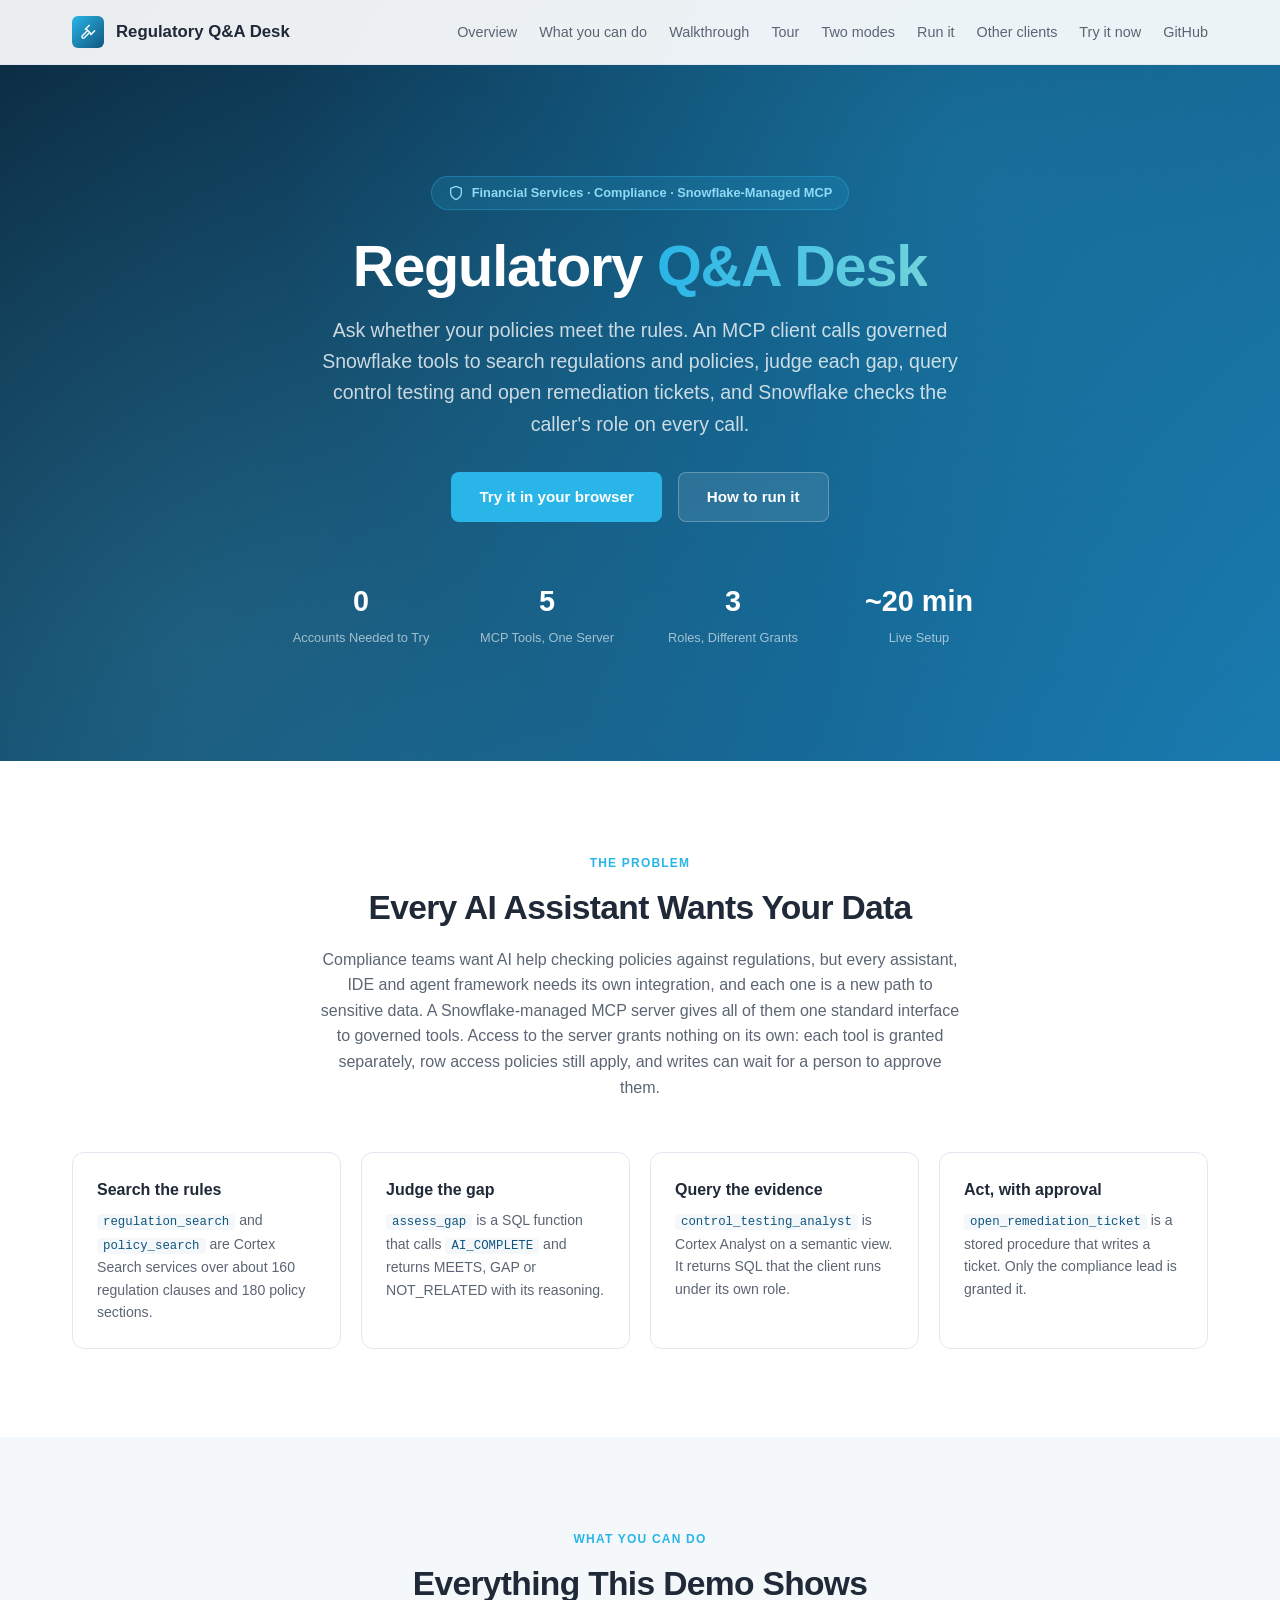
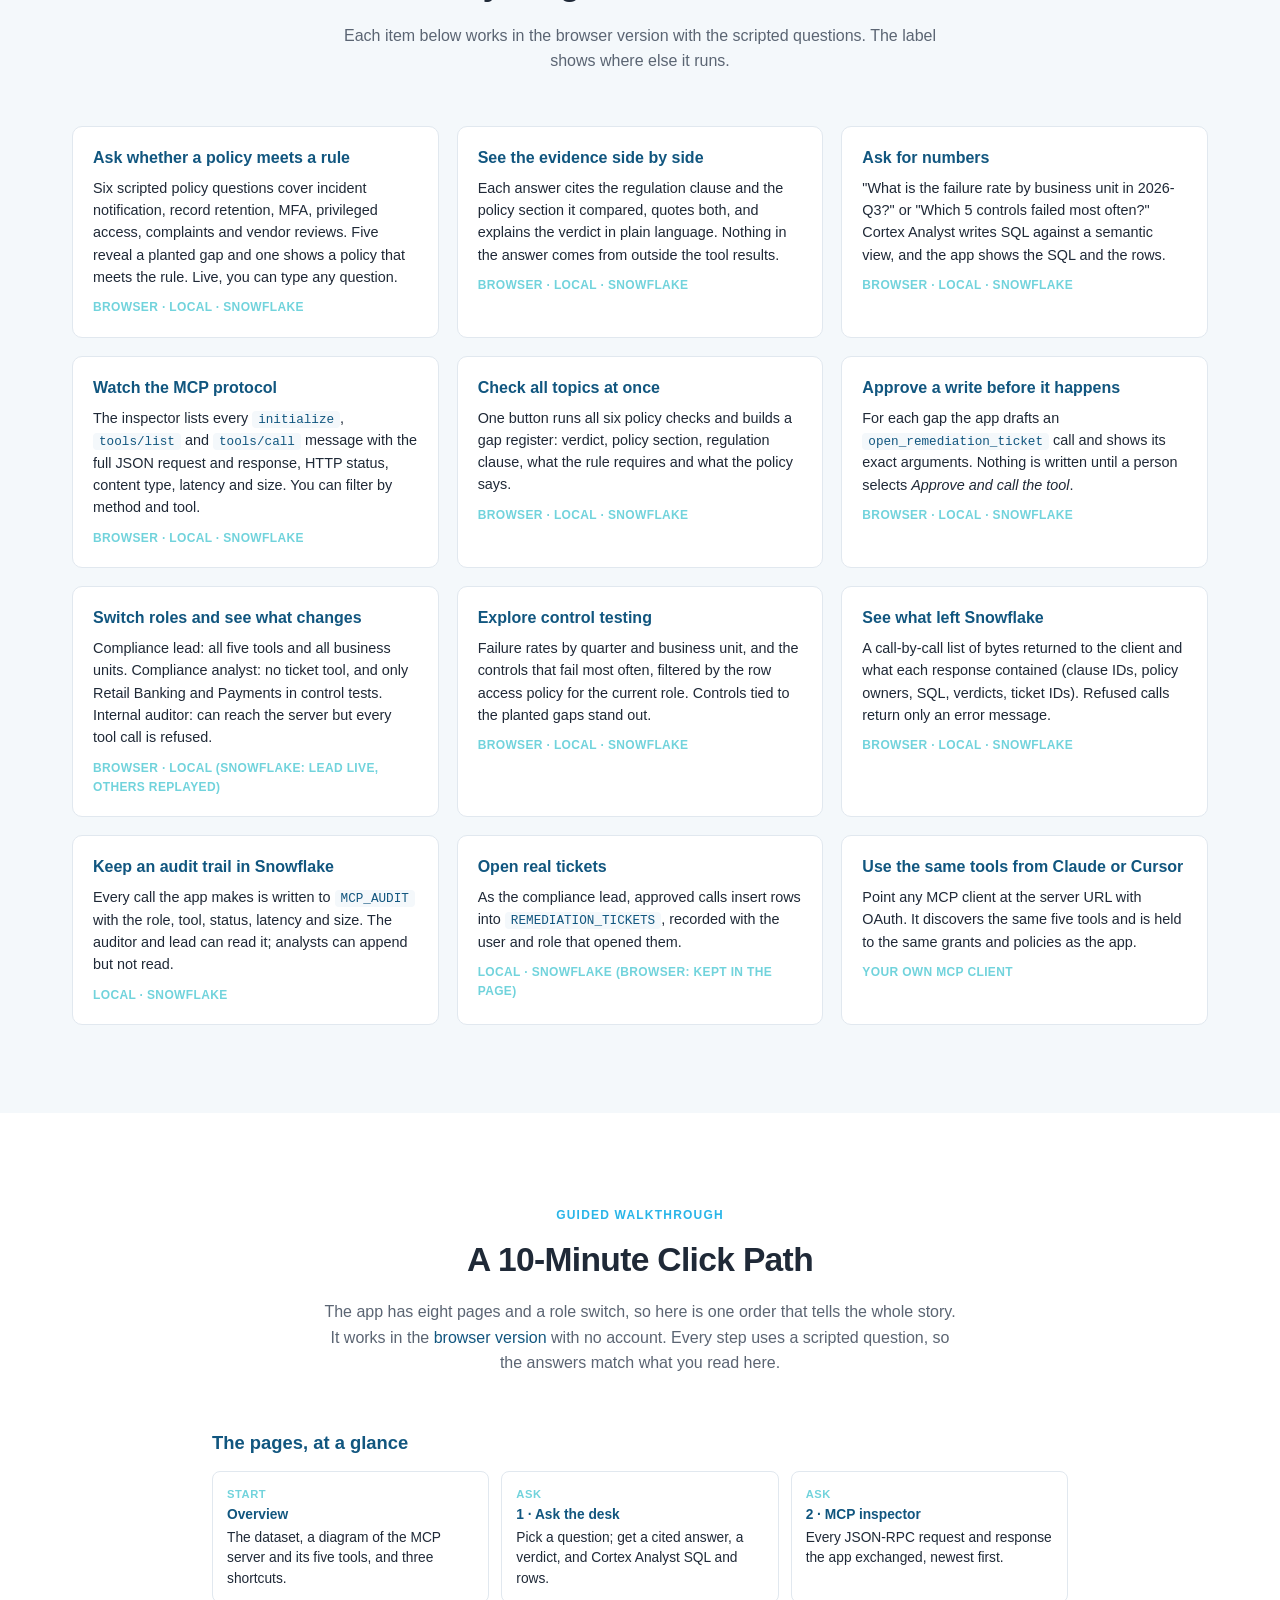
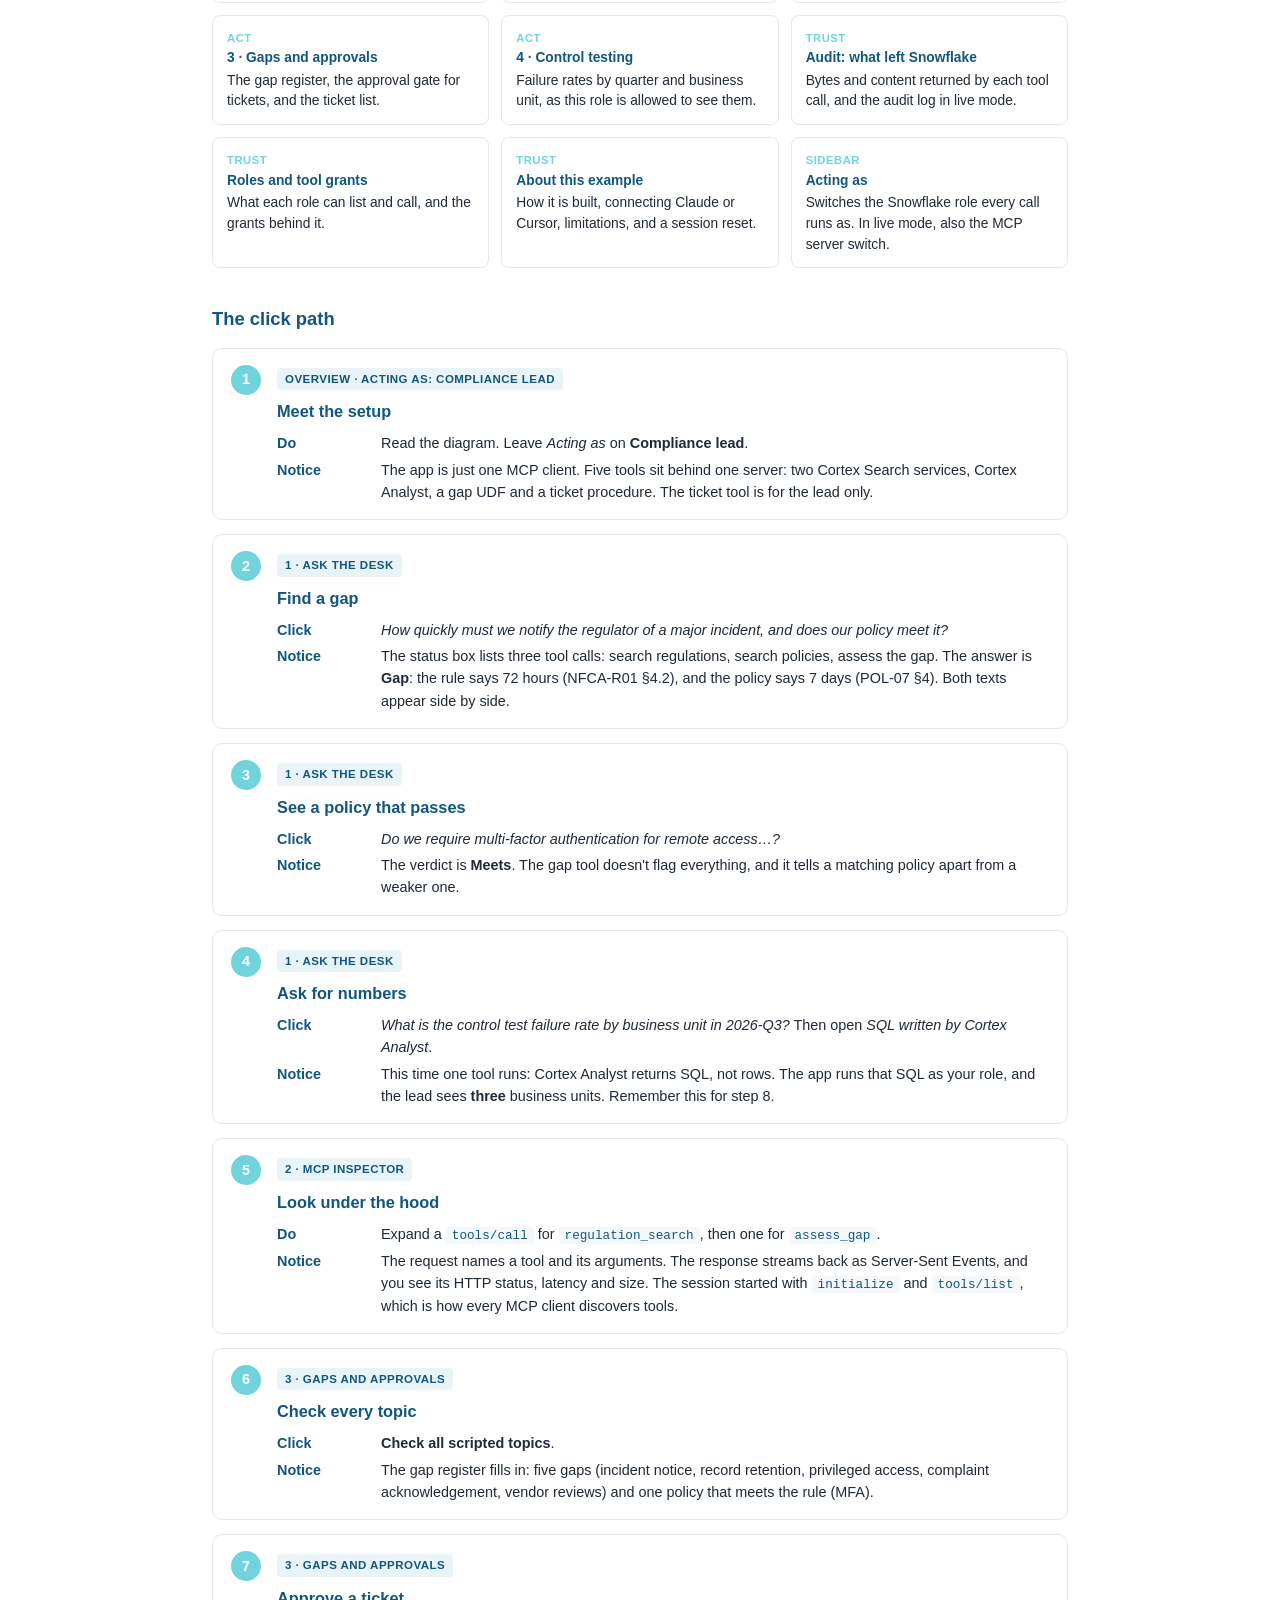
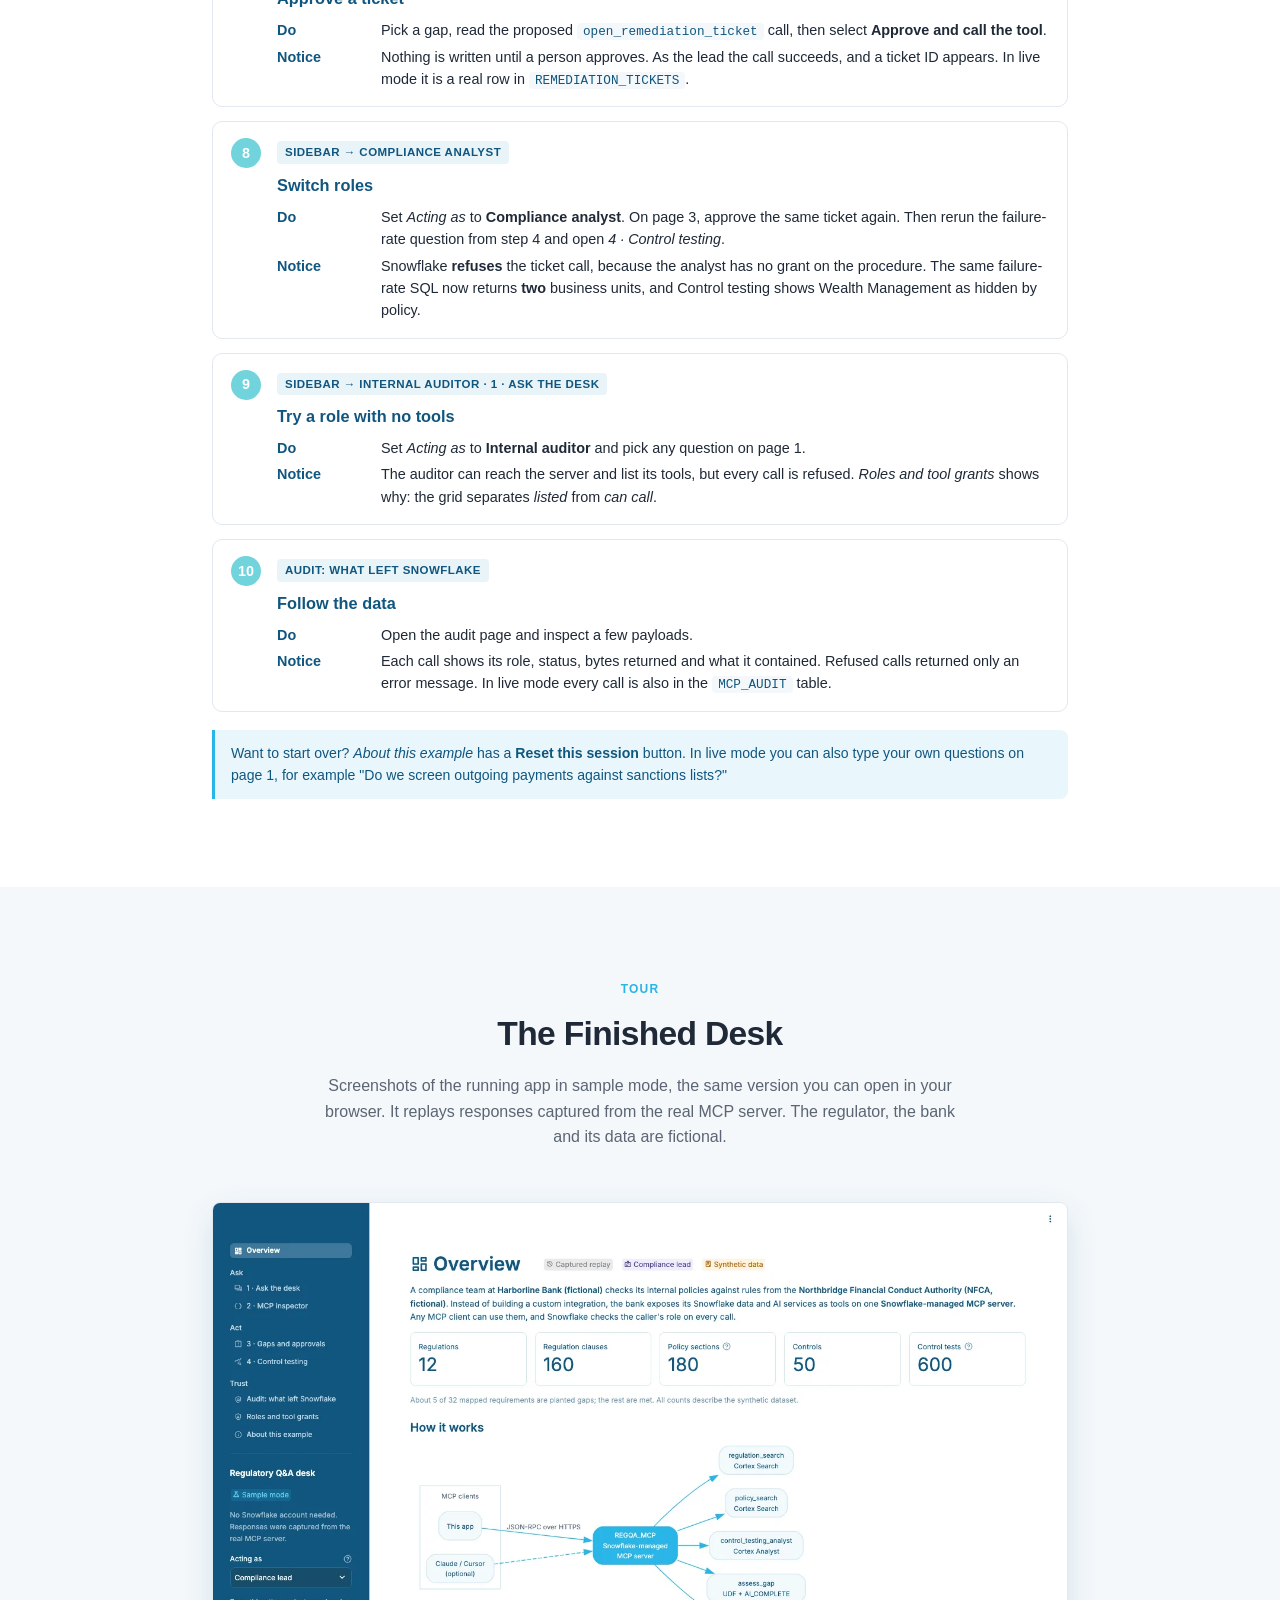
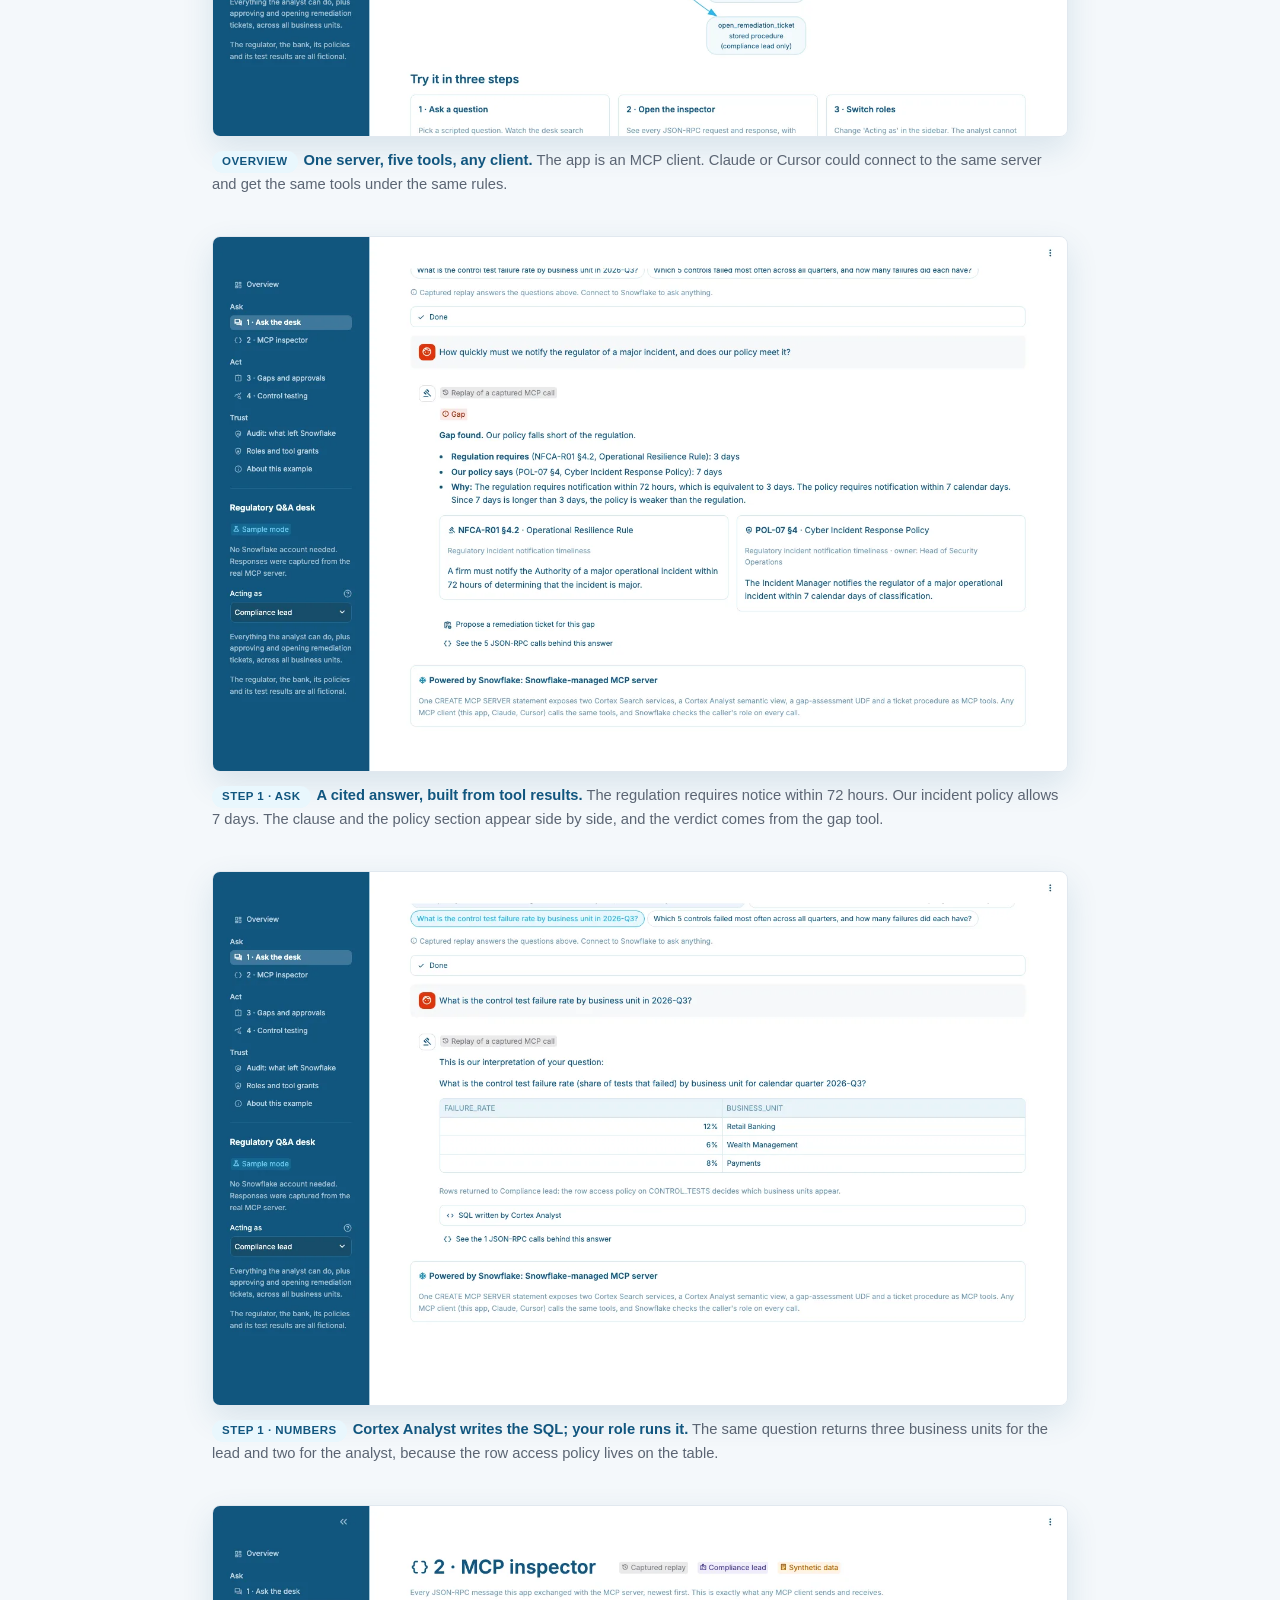
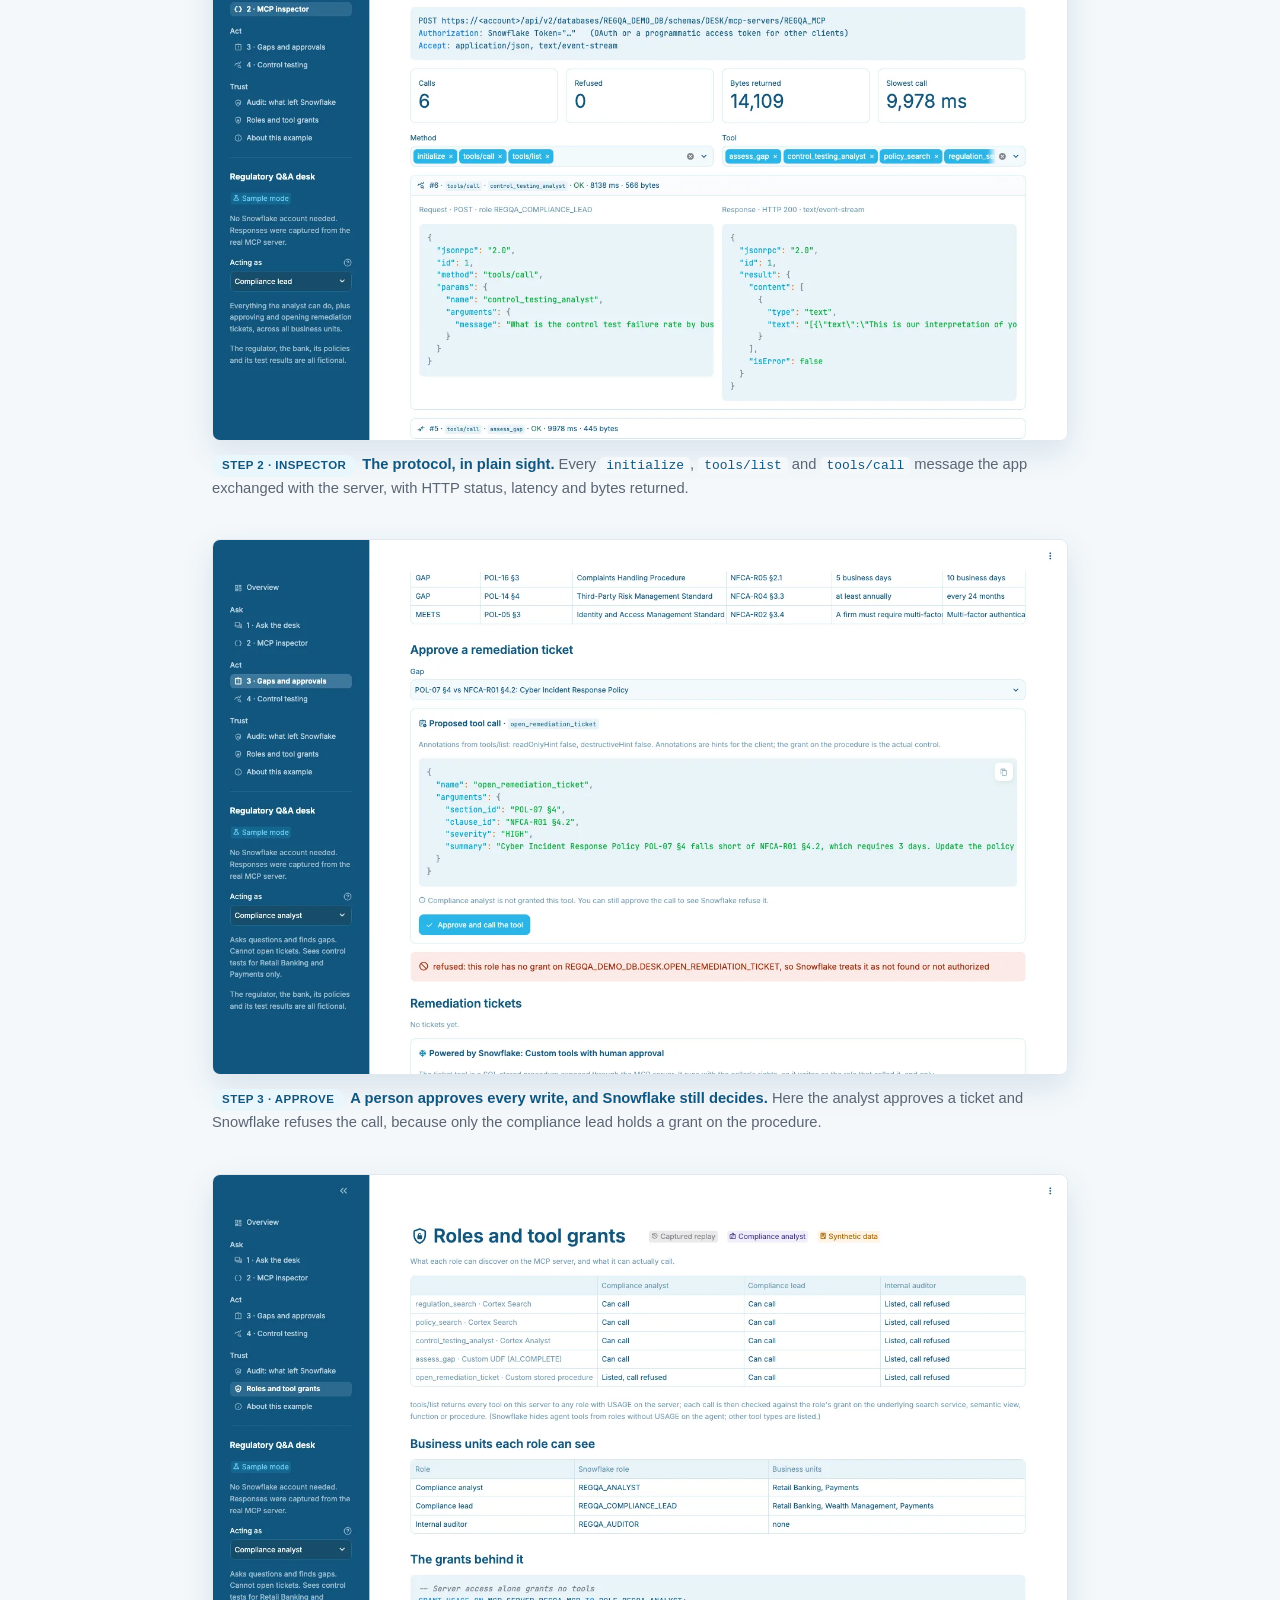
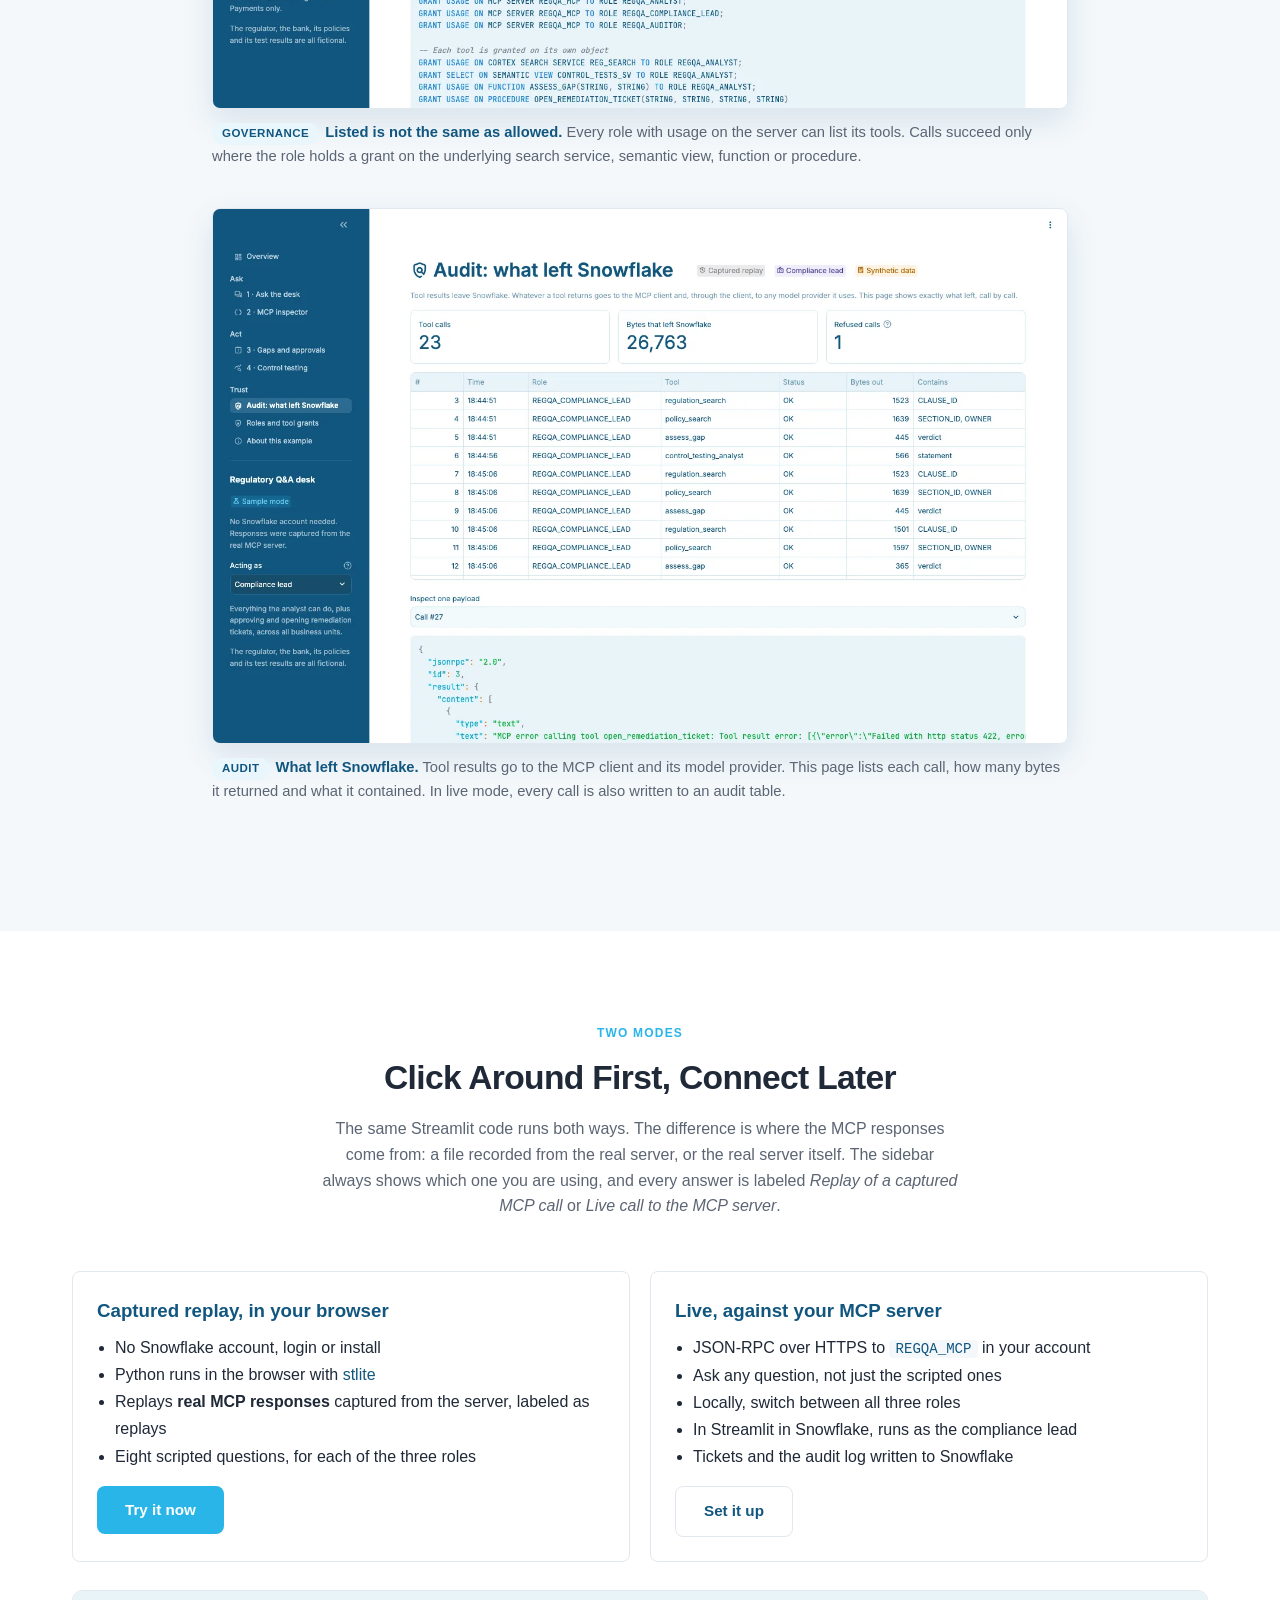
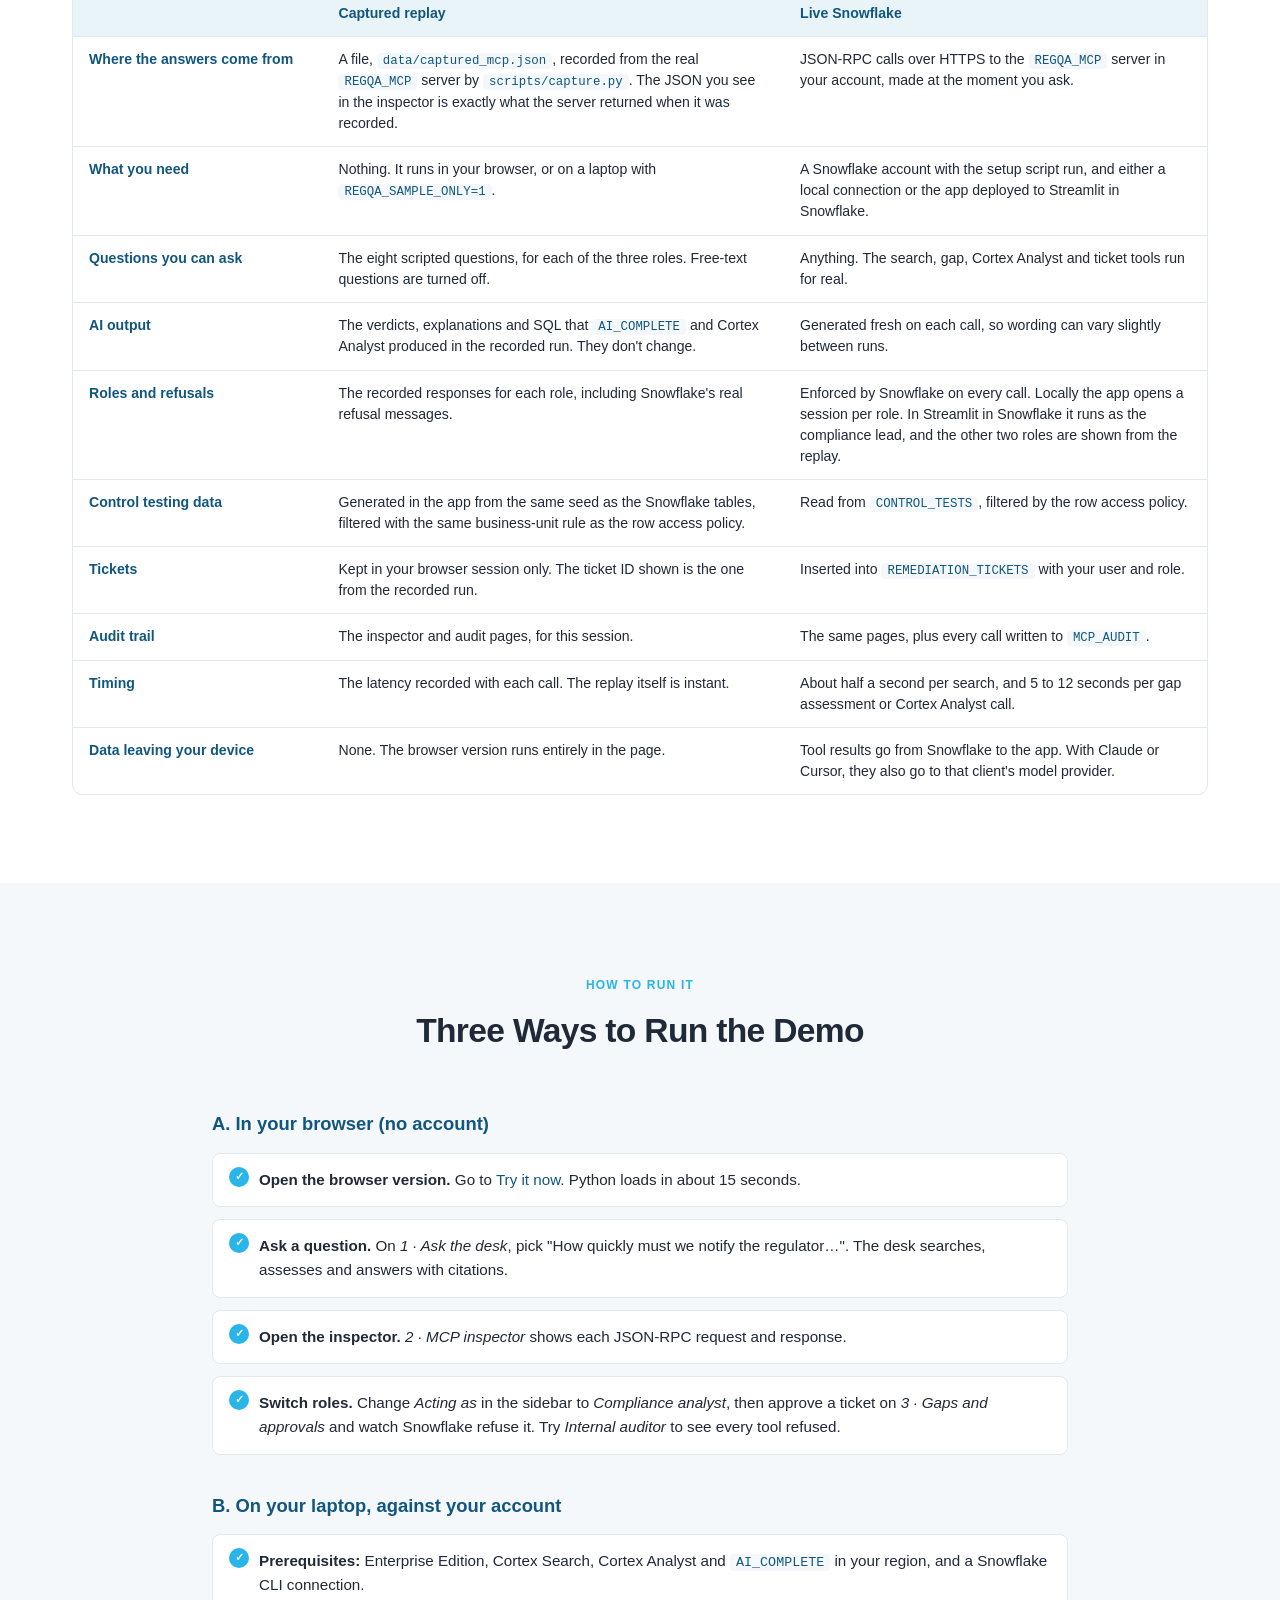
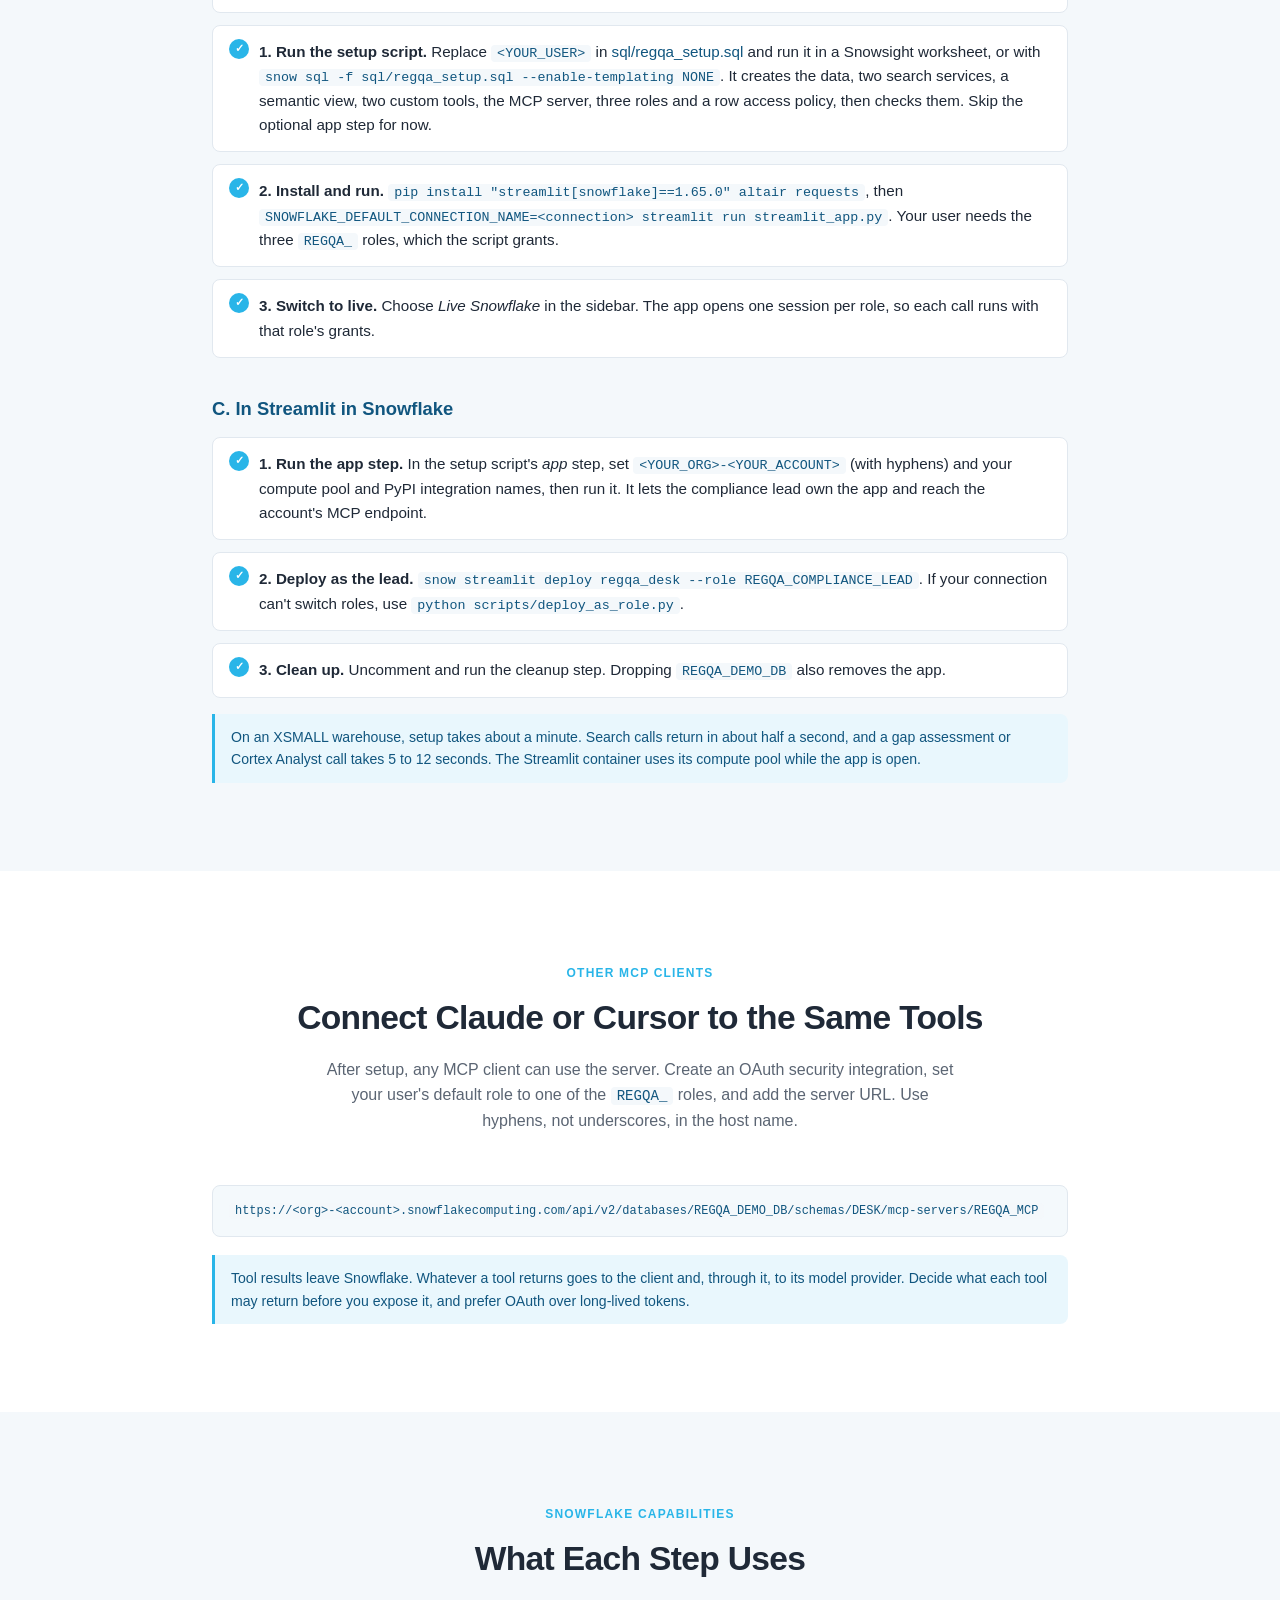
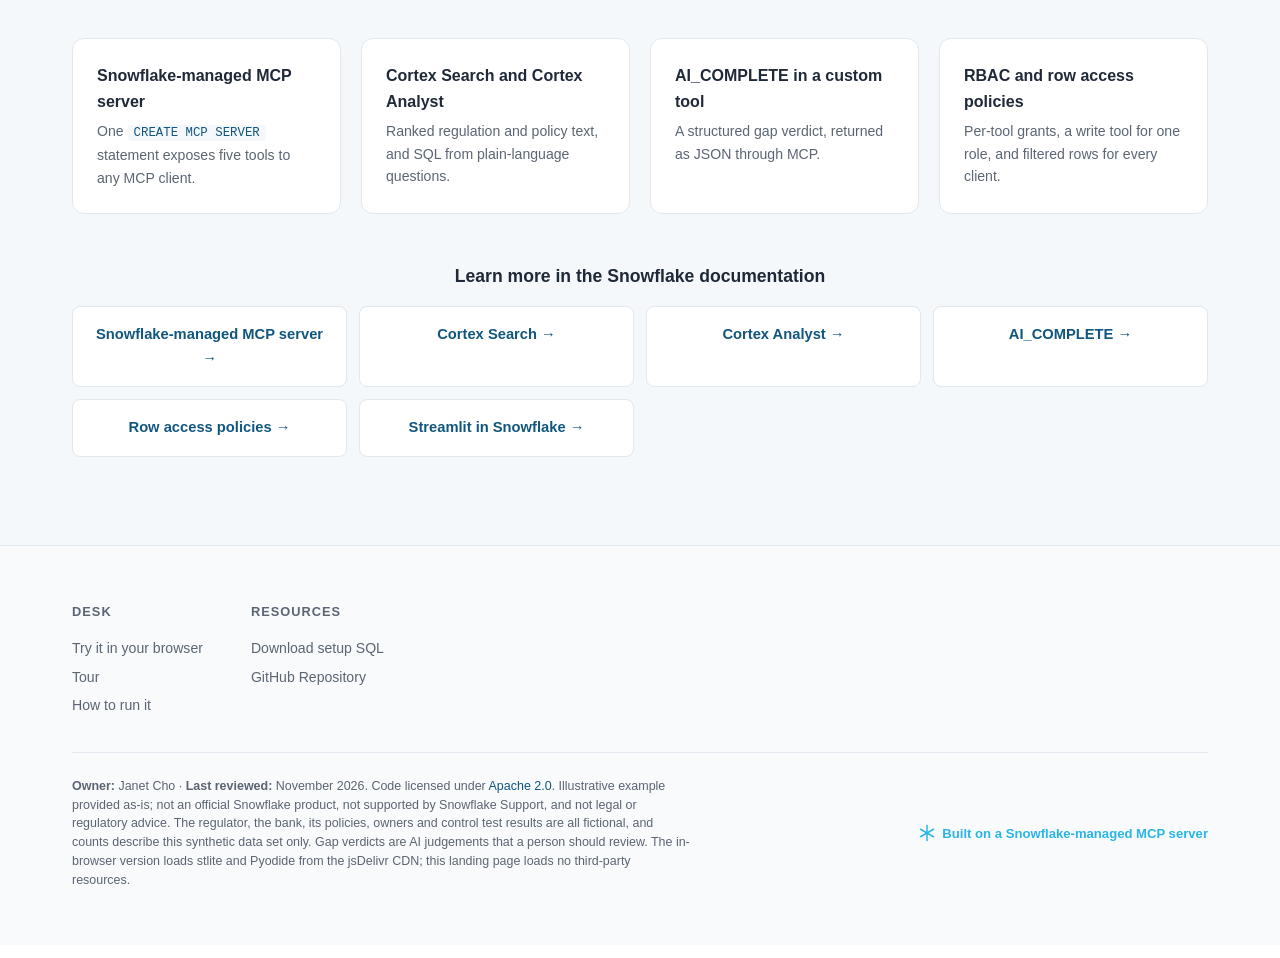
==== index.html @ 0ffb3f80 "Add Regulatory Q&A Desk on a Snowflake-managed MCP server A Streamlit compliance desk that acts as a" ====
<!DOCTYPE html>
<html lang="en">
<head>
  <meta charset="utf-8" />
  <meta name="viewport" content="width=device-width, initial-scale=1" />
  <title>Regulatory Q&amp;A Desk on a Snowflake-Managed MCP Server</title>
  <meta name="description" content="A compliance desk built on a Snowflake-managed MCP server: Cortex Search, Cortex Analyst and custom tools behind one governed interface, with per-role tool grants, human approval for writes and an inspector for every JSON-RPC call. Try it in your browser with synthetic data." />
  <link rel="stylesheet" href="styles.css" />
</head>
<body>
  <a href="#main" class="skip-link">Skip to content</a>

  <nav id="navbar">
    <div class="nav-inner">
      <a href="#" class="nav-brand">
        <div class="nav-logo"><svg width="16" height="16" viewBox="0 0 24 24" fill="none" stroke="currentColor" stroke-width="2" stroke-linecap="round" stroke-linejoin="round"><path d="M14 13l-7.5 7.5a2.12 2.12 0 0 1-3-3L11 10"/><path d="M16 16l6-6"/><path d="M8 8l6-6"/><path d="M9 7l8 8"/></svg></div>
        Regulatory Q&amp;A Desk
      </a>
      <button class="nav-hamburger" aria-label="Toggle navigation" aria-expanded="false"><span></span><span></span><span></span></button>
      <ul class="nav-links" role="list">
        <li><a href="#overview">Overview</a></li>
        <li><a href="#capabilities">What you can do</a></li>
        <li><a href="#walkthrough">Walkthrough</a></li>
        <li><a href="#tour">Tour</a></li>
        <li><a href="#modes">Two modes</a></li>
        <li><a href="#run">Run it</a></li>
        <li><a href="#clients">Other clients</a></li>
        <li><a href="try/">Try it now</a></li>
        <li><a href="https://github.com/sfc-gh-jacho/sfguide-regulatory-qa-mcp">GitHub</a></li>
      </ul>
    </div>
  </nav>

  <header class="hero" id="hero">
    <div class="container">
      <div class="hero-badge">
        <svg viewBox="0 0 24 24" fill="none" stroke="currentColor" stroke-width="2" stroke-linecap="round" stroke-linejoin="round"><path d="M12 22s8-4 8-10V5l-8-3-8 3v7c0 6 8 10 8 10z"/></svg>
        Financial Services · Compliance · Snowflake-Managed MCP
      </div>
      <h1>Regulatory <span>Q&amp;A Desk</span></h1>
      <p>Ask whether your policies meet the rules. An MCP client calls governed Snowflake tools to search regulations and policies, judge each gap, query control testing and open remediation tickets, and Snowflake checks the caller's role on every call.</p>
      <div class="hero-ctas">
        <a href="try/" class="btn btn-primary">Try it in your browser</a>
        <a href="#run" class="btn btn-ghost">How to run it</a>
      </div>
      <div class="hero-stats">
        <div class="hero-stat"><div class="hero-stat-val">0</div><div class="hero-stat-label">Accounts Needed to Try</div></div>
        <div class="hero-stat"><div class="hero-stat-val">5</div><div class="hero-stat-label">MCP Tools, One Server</div></div>
        <div class="hero-stat"><div class="hero-stat-val">3</div><div class="hero-stat-label">Roles, Different Grants</div></div>
        <div class="hero-stat"><div class="hero-stat-val">~20 min</div><div class="hero-stat-label">Live Setup</div></div>
      </div>
    </div>
  </header>

  <main id="main">

    <section id="overview">
      <div class="container">
        <div class="section-header reveal">
          <div class="section-label">The problem</div>
          <h2>Every AI Assistant Wants Your Data</h2>
          <p>Compliance teams want AI help checking policies against regulations, but every assistant, IDE and agent framework needs its own integration, and each one is a new path to sensitive data. A Snowflake-managed MCP server gives all of them one standard interface to governed tools. Access to the server grants nothing on its own: each tool is granted separately, row access policies still apply, and writes can wait for a person to approve them.</p>
        </div>
        <div class="cortex-grid reveal">
          <div class="cortex-card"><h3>Search the rules</h3><p><code>regulation_search</code> and <code>policy_search</code> are Cortex Search services over about 160 regulation clauses and 180 policy sections.</p></div>
          <div class="cortex-card"><h3>Judge the gap</h3><p><code>assess_gap</code> is a SQL function that calls <code>AI_COMPLETE</code> and returns MEETS, GAP or NOT_RELATED with its reasoning.</p></div>
          <div class="cortex-card"><h3>Query the evidence</h3><p><code>control_testing_analyst</code> is Cortex Analyst on a semantic view. It returns SQL that the client runs under its own role.</p></div>
          <div class="cortex-card"><h3>Act, with approval</h3><p><code>open_remediation_ticket</code> is a stored procedure that writes a ticket. Only the compliance lead is granted it.</p></div>
        </div>
      </div>
    </section>


    <section id="capabilities" class="bg-alt">
      <div class="container">
        <div class="section-header reveal">
          <div class="section-label">What you can do</div>
          <h2>Everything This Demo Shows</h2>
          <p>Each item below works in the browser version with the scripted questions. The label shows where else it runs.</p>
        </div>
        <div class="cap-list reveal">
          <div class="cap-item"><h3>Ask whether a policy meets a rule</h3><p>Six scripted policy questions cover incident notification, record retention, MFA, privileged access, complaints and vendor reviews. Five reveal a planted gap and one shows a policy that meets the rule. Live, you can type any question.</p><span class="where">BROWSER · LOCAL · SNOWFLAKE</span></div>
          <div class="cap-item"><h3>See the evidence side by side</h3><p>Each answer cites the regulation clause and the policy section it compared, quotes both, and explains the verdict in plain language. Nothing in the answer comes from outside the tool results.</p><span class="where">BROWSER · LOCAL · SNOWFLAKE</span></div>
          <div class="cap-item"><h3>Ask for numbers</h3><p>"What is the failure rate by business unit in 2026-Q3?" or "Which 5 controls failed most often?" Cortex Analyst writes SQL against a semantic view, and the app shows the SQL and the rows.</p><span class="where">BROWSER · LOCAL · SNOWFLAKE</span></div>
          <div class="cap-item"><h3>Watch the MCP protocol</h3><p>The inspector lists every <code>initialize</code>, <code>tools/list</code> and <code>tools/call</code> message with the full JSON request and response, HTTP status, content type, latency and size. You can filter by method and tool.</p><span class="where">BROWSER · LOCAL · SNOWFLAKE</span></div>
          <div class="cap-item"><h3>Check all topics at once</h3><p>One button runs all six policy checks and builds a gap register: verdict, policy section, regulation clause, what the rule requires and what the policy says.</p><span class="where">BROWSER · LOCAL · SNOWFLAKE</span></div>
          <div class="cap-item"><h3>Approve a write before it happens</h3><p>For each gap the app drafts an <code>open_remediation_ticket</code> call and shows its exact arguments. Nothing is written until a person selects <em>Approve and call the tool</em>.</p><span class="where">BROWSER · LOCAL · SNOWFLAKE</span></div>
          <div class="cap-item"><h3>Switch roles and see what changes</h3><p>Compliance lead: all five tools and all business units. Compliance analyst: no ticket tool, and only Retail Banking and Payments in control tests. Internal auditor: can reach the server but every tool call is refused.</p><span class="where">BROWSER · LOCAL (SNOWFLAKE: LEAD LIVE, OTHERS REPLAYED)</span></div>
          <div class="cap-item"><h3>Explore control testing</h3><p>Failure rates by quarter and business unit, and the controls that fail most often, filtered by the row access policy for the current role. Controls tied to the planted gaps stand out.</p><span class="where">BROWSER · LOCAL · SNOWFLAKE</span></div>
          <div class="cap-item"><h3>See what left Snowflake</h3><p>A call-by-call list of bytes returned to the client and what each response contained (clause IDs, policy owners, SQL, verdicts, ticket IDs). Refused calls return only an error message.</p><span class="where">BROWSER · LOCAL · SNOWFLAKE</span></div>
          <div class="cap-item"><h3>Keep an audit trail in Snowflake</h3><p>Every call the app makes is written to <code>MCP_AUDIT</code> with the role, tool, status, latency and size. The auditor and lead can read it; analysts can append but not read.</p><span class="where">LOCAL · SNOWFLAKE</span></div>
          <div class="cap-item"><h3>Open real tickets</h3><p>As the compliance lead, approved calls insert rows into <code>REMEDIATION_TICKETS</code>, recorded with the user and role that opened them.</p><span class="where">LOCAL · SNOWFLAKE (BROWSER: KEPT IN THE PAGE)</span></div>
          <div class="cap-item"><h3>Use the same tools from Claude or Cursor</h3><p>Point any MCP client at the server URL with OAuth. It discovers the same five tools and is held to the same grants and policies as the app.</p><span class="where">YOUR OWN MCP CLIENT</span></div>
        </div>
      </div>
    </section>

    <section id="walkthrough">
      <div class="container narrow">
        <div class="section-header reveal">
          <div class="section-label">Guided walkthrough</div>
          <h2>A 10-Minute Click Path</h2>
          <p>The app has eight pages and a role switch, so here is one order that tells the whole story. It works in the <a href="try/">browser version</a> with no account. Every step uses a scripted question, so the answers match what you read here.</p>
        </div>

        <h3 class="run-sub reveal">The pages, at a glance</h3>
        <div class="pagemap reveal">
          <div><span class="grp">START</span><b>Overview</b>The dataset, a diagram of the MCP server and its five tools, and three shortcuts.</div>
          <div><span class="grp">ASK</span><b>1 · Ask the desk</b>Pick a question; get a cited answer, a verdict, and Cortex Analyst SQL and rows.</div>
          <div><span class="grp">ASK</span><b>2 · MCP inspector</b>Every JSON-RPC request and response the app exchanged, newest first.</div>
          <div><span class="grp">ACT</span><b>3 · Gaps and approvals</b>The gap register, the approval gate for tickets, and the ticket list.</div>
          <div><span class="grp">ACT</span><b>4 · Control testing</b>Failure rates by quarter and business unit, as this role is allowed to see them.</div>
          <div><span class="grp">TRUST</span><b>Audit: what left Snowflake</b>Bytes and content returned by each tool call, and the audit log in live mode.</div>
          <div><span class="grp">TRUST</span><b>Roles and tool grants</b>What each role can list and call, and the grants behind it.</div>
          <div><span class="grp">TRUST</span><b>About this example</b>How it is built, connecting Claude or Cursor, limitations, and a session reset.</div>
          <div><span class="grp">SIDEBAR</span><b>Acting as</b>Switches the Snowflake role every call runs as. In live mode, also the MCP server switch.</div>
        </div>

        <h3 class="run-sub reveal">The click path</h3>
        <ol class="walk reveal">
          <li><span class="where">OVERVIEW · ACTING AS: COMPLIANCE LEAD</span><h3>Meet the setup</h3><dl>
            <dt>Do</dt><dd>Read the diagram. Leave <em>Acting as</em> on <strong>Compliance lead</strong>.</dd>
            <dt>Notice</dt><dd>The app is just one MCP client. Five tools sit behind one server: two Cortex Search services, Cortex Analyst, a gap UDF and a ticket procedure. The ticket tool is for the lead only.</dd></dl></li>
          <li><span class="where">1 · ASK THE DESK</span><h3>Find a gap</h3><dl>
            <dt>Click</dt><dd><em>How quickly must we notify the regulator of a major incident, and does our policy meet it?</em></dd>
            <dt>Notice</dt><dd>The status box lists three tool calls: search regulations, search policies, assess the gap. The answer is <strong>Gap</strong>: the rule says 72 hours (NFCA-R01 §4.2), and the policy says 7 days (POL-07 §4). Both texts appear side by side.</dd></dl></li>
          <li><span class="where">1 · ASK THE DESK</span><h3>See a policy that passes</h3><dl>
            <dt>Click</dt><dd><em>Do we require multi-factor authentication for remote access…?</em></dd>
            <dt>Notice</dt><dd>The verdict is <strong>Meets</strong>. The gap tool doesn't flag everything, and it tells a matching policy apart from a weaker one.</dd></dl></li>
          <li><span class="where">1 · ASK THE DESK</span><h3>Ask for numbers</h3><dl>
            <dt>Click</dt><dd><em>What is the control test failure rate by business unit in 2026-Q3?</em> Then open <em>SQL written by Cortex Analyst</em>.</dd>
            <dt>Notice</dt><dd>This time one tool runs: Cortex Analyst returns SQL, not rows. The app runs that SQL as your role, and the lead sees <strong>three</strong> business units. Remember this for step 8.</dd></dl></li>
          <li><span class="where">2 · MCP INSPECTOR</span><h3>Look under the hood</h3><dl>
            <dt>Do</dt><dd>Expand a <code>tools/call</code> for <code>regulation_search</code>, then one for <code>assess_gap</code>.</dd>
            <dt>Notice</dt><dd>The request names a tool and its arguments. The response streams back as Server-Sent Events, and you see its HTTP status, latency and size. The session started with <code>initialize</code> and <code>tools/list</code>, which is how every MCP client discovers tools.</dd></dl></li>
          <li><span class="where">3 · GAPS AND APPROVALS</span><h3>Check every topic</h3><dl>
            <dt>Click</dt><dd><strong>Check all scripted topics</strong>.</dd>
            <dt>Notice</dt><dd>The gap register fills in: five gaps (incident notice, record retention, privileged access, complaint acknowledgement, vendor reviews) and one policy that meets the rule (MFA).</dd></dl></li>
          <li><span class="where">3 · GAPS AND APPROVALS</span><h3>Approve a ticket</h3><dl>
            <dt>Do</dt><dd>Pick a gap, read the proposed <code>open_remediation_ticket</code> call, then select <strong>Approve and call the tool</strong>.</dd>
            <dt>Notice</dt><dd>Nothing is written until a person approves. As the lead the call succeeds, and a ticket ID appears. In live mode it is a real row in <code>REMEDIATION_TICKETS</code>.</dd></dl></li>
          <li><span class="where">SIDEBAR → COMPLIANCE ANALYST</span><h3>Switch roles</h3><dl>
            <dt>Do</dt><dd>Set <em>Acting as</em> to <strong>Compliance analyst</strong>. On page 3, approve the same ticket again. Then rerun the failure-rate question from step 4 and open <em>4 · Control testing</em>.</dd>
            <dt>Notice</dt><dd>Snowflake <strong>refuses</strong> the ticket call, because the analyst has no grant on the procedure. The same failure-rate SQL now returns <strong>two</strong> business units, and Control testing shows Wealth Management as hidden by policy.</dd></dl></li>
          <li><span class="where">SIDEBAR → INTERNAL AUDITOR · 1 · ASK THE DESK</span><h3>Try a role with no tools</h3><dl>
            <dt>Do</dt><dd>Set <em>Acting as</em> to <strong>Internal auditor</strong> and pick any question on page 1.</dd>
            <dt>Notice</dt><dd>The auditor can reach the server and list its tools, but every call is refused. <em>Roles and tool grants</em> shows why: the grid separates <em>listed</em> from <em>can call</em>.</dd></dl></li>
          <li><span class="where">AUDIT: WHAT LEFT SNOWFLAKE</span><h3>Follow the data</h3><dl>
            <dt>Do</dt><dd>Open the audit page and inspect a few payloads.</dd>
            <dt>Notice</dt><dd>Each call shows its role, status, bytes returned and what it contained. Refused calls returned only an error message. In live mode every call is also in the <code>MCP_AUDIT</code> table.</dd></dl></li>
        </ol>
        <div class="callout walk-tip reveal">Want to start over? <em>About this example</em> has a <strong>Reset this session</strong> button. In live mode you can also type your own questions on page 1, for example "Do we screen outgoing payments against sanctions lists?"</div>
      </div>
    </section>

    <section id="tour" class="bg-alt">
      <div class="container narrow">
        <div class="section-header reveal">
          <div class="section-label">Tour</div>
          <h2>The Finished Desk</h2>
          <p>Screenshots of the running app in sample mode, the same version you can open in your browser. It replays responses captured from the real MCP server. The regulator, the bank and its data are fictional.</p>
        </div>

        <figure class="shot reveal">
          <img src="docs/images/01-overview.webp" width="1440" height="900" loading="lazy" alt="Overview with dataset counts and a diagram of the app and other MCP clients calling five tools on one Snowflake MCP server" />
          <figcaption><span class="cap-tag">Overview</span><strong>One server, five tools, any client.</strong> The app is an MCP client. Claude or Cursor could connect to the same server and get the same tools under the same rules.</figcaption>
        </figure>

        <figure class="shot reveal">
          <img src="docs/images/02-ask-gap.webp" width="1440" height="900" loading="lazy" alt="Ask the desk answering that the incident notification policy falls short of the 72-hour rule, with the clause and policy section side by side" />
          <figcaption><span class="cap-tag">Step 1 · Ask</span><strong>A cited answer, built from tool results.</strong> The regulation requires notice within 72 hours. Our incident policy allows 7 days. The clause and the policy section appear side by side, and the verdict comes from the gap tool.</figcaption>
        </figure>

        <figure class="shot reveal">
          <img src="docs/images/03-ask-analyst.webp" width="1440" height="900" loading="lazy" alt="Cortex Analyst answer with failure rate by business unit and the generated SQL" />
          <figcaption><span class="cap-tag">Step 1 · Numbers</span><strong>Cortex Analyst writes the SQL; your role runs it.</strong> The same question returns three business units for the lead and two for the analyst, because the row access policy lives on the table.</figcaption>
        </figure>

        <figure class="shot reveal">
          <img src="docs/images/04-inspector.webp" width="1440" height="900" loading="lazy" alt="MCP inspector showing a tools/call JSON-RPC request and its response with timing and size" />
          <figcaption><span class="cap-tag">Step 2 · Inspector</span><strong>The protocol, in plain sight.</strong> Every <code>initialize</code>, <code>tools/list</code> and <code>tools/call</code> message the app exchanged with the server, with HTTP status, latency and bytes returned.</figcaption>
        </figure>

        <figure class="shot reveal">
          <img src="docs/images/05-approval-refused.webp" width="1440" height="900" loading="lazy" alt="Approval gate for a remediation ticket, with the analyst's approved call refused by Snowflake" />
          <figcaption><span class="cap-tag">Step 3 · Approve</span><strong>A person approves every write, and Snowflake still decides.</strong> Here the analyst approves a ticket and Snowflake refuses the call, because only the compliance lead holds a grant on the procedure.</figcaption>
        </figure>

        <figure class="shot reveal">
          <img src="docs/images/06-governance.webp" width="1440" height="900" loading="lazy" alt="Grid of which tools each role can call, with the grants behind it" />
          <figcaption><span class="cap-tag">Governance</span><strong>Listed is not the same as allowed.</strong> Every role with usage on the server can list its tools. Calls succeed only where the role holds a grant on the underlying search service, semantic view, function or procedure.</figcaption>
        </figure>

        <figure class="shot reveal">
          <img src="docs/images/07-audit.webp" width="1440" height="900" loading="lazy" alt="Audit page listing every tool call with bytes returned and what each response contained" />
          <figcaption><span class="cap-tag">Audit</span><strong>What left Snowflake.</strong> Tool results go to the MCP client and its model provider. This page lists each call, how many bytes it returned and what it contained. In live mode, every call is also written to an audit table.</figcaption>
        </figure>
      </div>
    </section>

    <section id="modes">
      <div class="container">
        <div class="section-header reveal">
          <div class="section-label">Two modes</div>
          <h2>Click Around First, Connect Later</h2>
          <p>The same Streamlit code runs both ways. The difference is where the MCP responses come from: a file recorded from the real server, or the real server itself. The sidebar always shows which one you are using, and every answer is labeled <em>Replay of a captured MCP call</em> or <em>Live call to the MCP server</em>.</p>
        </div>
        <div class="mode-grid reveal">
          <div class="mode-card">
            <h3>Captured replay, in your browser</h3>
            <ul>
              <li>No Snowflake account, login or install</li>
              <li>Python runs in the browser with <a href="https://github.com/whitphx/stlite">stlite</a></li>
              <li>Replays <strong>real MCP responses</strong> captured from the server, labeled as replays</li>
              <li>Eight scripted questions, for each of the three roles</li>
            </ul>
            <p style="margin-top:16px"><a href="try/" class="btn btn-primary">Try it now</a></p>
          </div>
          <div class="mode-card">
            <h3>Live, against your MCP server</h3>
            <ul>
              <li>JSON-RPC over HTTPS to <code>REGQA_MCP</code> in your account</li>
              <li>Ask any question, not just the scripted ones</li>
              <li>Locally, switch between all three roles</li>
              <li>In Streamlit in Snowflake, runs as the compliance lead</li>
              <li>Tickets and the audit log written to Snowflake</li>
            </ul>
            <p style="margin-top:16px"><a href="#run" class="btn btn-ghost" style="color:var(--navy);border-color:var(--border)">Set it up</a></p>
          </div>
        </div>

        <div class="compare-wrap reveal">
          <table class="compare">
            <thead><tr><th scope="col"></th><th scope="col">Captured replay</th><th scope="col">Live Snowflake</th></tr></thead>
            <tbody>
              <tr><th scope="row">Where the answers come from</th><td>A file, <code>data/captured_mcp.json</code>, recorded from the real <code>REGQA_MCP</code> server by <code>scripts/capture.py</code>. The JSON you see in the inspector is exactly what the server returned when it was recorded.</td><td>JSON-RPC calls over HTTPS to the <code>REGQA_MCP</code> server in your account, made at the moment you ask.</td></tr>
              <tr><th scope="row">What you need</th><td>Nothing. It runs in your browser, or on a laptop with <code>REGQA_SAMPLE_ONLY=1</code>.</td><td>A Snowflake account with the setup script run, and either a local connection or the app deployed to Streamlit in Snowflake.</td></tr>
              <tr><th scope="row">Questions you can ask</th><td>The eight scripted questions, for each of the three roles. Free-text questions are turned off.</td><td>Anything. The search, gap, Cortex Analyst and ticket tools run for real.</td></tr>
              <tr><th scope="row">AI output</th><td>The verdicts, explanations and SQL that <code>AI_COMPLETE</code> and Cortex Analyst produced in the recorded run. They don't change.</td><td>Generated fresh on each call, so wording can vary slightly between runs.</td></tr>
              <tr><th scope="row">Roles and refusals</th><td>The recorded responses for each role, including Snowflake's real refusal messages.</td><td>Enforced by Snowflake on every call. Locally the app opens a session per role. In Streamlit in Snowflake it runs as the compliance lead, and the other two roles are shown from the replay.</td></tr>
              <tr><th scope="row">Control testing data</th><td>Generated in the app from the same seed as the Snowflake tables, filtered with the same business-unit rule as the row access policy.</td><td>Read from <code>CONTROL_TESTS</code>, filtered by the row access policy.</td></tr>
              <tr><th scope="row">Tickets</th><td>Kept in your browser session only. The ticket ID shown is the one from the recorded run.</td><td>Inserted into <code>REMEDIATION_TICKETS</code> with your user and role.</td></tr>
              <tr><th scope="row">Audit trail</th><td>The inspector and audit pages, for this session.</td><td>The same pages, plus every call written to <code>MCP_AUDIT</code>.</td></tr>
              <tr><th scope="row">Timing</th><td>The latency recorded with each call. The replay itself is instant.</td><td>About half a second per search, and 5 to 12 seconds per gap assessment or Cortex Analyst call.</td></tr>
              <tr><th scope="row">Data leaving your device</th><td>None. The browser version runs entirely in the page.</td><td>Tool results go from Snowflake to the app. With Claude or Cursor, they also go to that client's model provider.</td></tr>
            </tbody>
          </table>
        </div>
      </div>
    </section>

    <section id="run" class="bg-alt">
      <div class="container narrow">
        <div class="section-header reveal">
          <div class="section-label">How to run it</div>
          <h2>Three Ways to Run the Demo</h2>
        </div>

        <h3 class="run-sub reveal">A. In your browser (no account)</h3>
        <ul class="checklist reveal">
          <li><strong>Open the browser version.</strong> Go to <a href="try/">Try it now</a>. Python loads in about 15 seconds.</li>
          <li><strong>Ask a question.</strong> On <em>1 · Ask the desk</em>, pick "How quickly must we notify the regulator…". The desk searches, assesses and answers with citations.</li>
          <li><strong>Open the inspector.</strong> <em>2 · MCP inspector</em> shows each JSON-RPC request and response.</li>
          <li><strong>Switch roles.</strong> Change <em>Acting as</em> in the sidebar to <em>Compliance analyst</em>, then approve a ticket on <em>3 · Gaps and approvals</em> and watch Snowflake refuse it. Try <em>Internal auditor</em> to see every tool refused.</li>
        </ul>

        <h3 class="run-sub reveal">B. On your laptop, against your account</h3>
        <ul class="checklist reveal">
          <li><strong>Prerequisites:</strong> Enterprise Edition, Cortex Search, Cortex Analyst and <code>AI_COMPLETE</code> in your region, and a Snowflake CLI connection.</li>
          <li><strong>1. Run the setup script.</strong> Replace <code>&lt;YOUR_USER&gt;</code> in <a href="sql/regqa_setup.sql" download>sql/regqa_setup.sql</a> and run it in a Snowsight worksheet, or with <code>snow sql -f sql/regqa_setup.sql --enable-templating NONE</code>. It creates the data, two search services, a semantic view, two custom tools, the MCP server, three roles and a row access policy, then checks them. Skip the optional app step for now.</li>
          <li><strong>2. Install and run.</strong> <code>pip install "streamlit[snowflake]==1.65.0" altair requests</code>, then <code>SNOWFLAKE_DEFAULT_CONNECTION_NAME=&lt;connection&gt; streamlit run streamlit_app.py</code>. Your user needs the three <code>REGQA_</code> roles, which the script grants.</li>
          <li><strong>3. Switch to live.</strong> Choose <em>Live Snowflake</em> in the sidebar. The app opens one session per role, so each call runs with that role's grants.</li>
        </ul>

        <h3 class="run-sub reveal">C. In Streamlit in Snowflake</h3>
        <ul class="checklist reveal">
          <li><strong>1. Run the app step.</strong> In the setup script's <em>app</em> step, set <code>&lt;YOUR_ORG&gt;-&lt;YOUR_ACCOUNT&gt;</code> (with hyphens) and your compute pool and PyPI integration names, then run it. It lets the compliance lead own the app and reach the account's MCP endpoint.</li>
          <li><strong>2. Deploy as the lead.</strong> <code>snow streamlit deploy regqa_desk --role REGQA_COMPLIANCE_LEAD</code>. If your connection can't switch roles, use <code>python scripts/deploy_as_role.py</code>.</li>
          <li><strong>3. Clean up.</strong> Uncomment and run the cleanup step. Dropping <code>REGQA_DEMO_DB</code> also removes the app.</li>
        </ul>
        <div class="callout reveal">On an XSMALL warehouse, setup takes about a minute. Search calls return in about half a second, and a gap assessment or Cortex Analyst call takes 5 to 12 seconds. The Streamlit container uses its compute pool while the app is open.</div>
      </div>
    </section>

    <section id="clients">
      <div class="container narrow">
        <div class="section-header reveal">
          <div class="section-label">Other MCP clients</div>
          <h2>Connect Claude or Cursor to the Same Tools</h2>
          <p>After setup, any MCP client can use the server. Create an OAuth security integration, set your user's default role to one of the <code>REGQA_</code> roles, and add the server URL. Use hyphens, not underscores, in the host name.</p>
        </div>
        <pre class="url-block reveal"><code>https://&lt;org&gt;-&lt;account&gt;.snowflakecomputing.com/api/v2/databases/REGQA_DEMO_DB/schemas/DESK/mcp-servers/REGQA_MCP</code></pre>
        <div class="callout reveal">Tool results leave Snowflake. Whatever a tool returns goes to the client and, through it, to its model provider. Decide what each tool may return before you expose it, and prefer OAuth over long-lived tokens.</div>
      </div>
    </section>

    <section id="conclusion" class="bg-alt">
      <div class="container">
        <div class="section-header reveal">
          <div class="section-label">Snowflake capabilities</div>
          <h2>What Each Step Uses</h2>
        </div>
        <div class="cortex-grid reveal">
          <div class="cortex-card"><h3>Snowflake-managed MCP server</h3><p>One <code>CREATE MCP SERVER</code> statement exposes five tools to any MCP client.</p></div>
          <div class="cortex-card"><h3>Cortex Search and Cortex Analyst</h3><p>Ranked regulation and policy text, and SQL from plain-language questions.</p></div>
          <div class="cortex-card"><h3>AI_COMPLETE in a custom tool</h3><p>A structured gap verdict, returned as JSON through MCP.</p></div>
          <div class="cortex-card"><h3>RBAC and row access policies</h3><p>Per-tool grants, a write tool for one role, and filtered rows for every client.</p></div>
        </div>
        <div class="doc-links reveal">
          <h3>Learn more in the Snowflake documentation</h3>
          <div class="doc-grid">
            <a href="https://docs.snowflake.com/en/user-guide/snowflake-cortex/cortex-agents-mcp" target="_blank" rel="noopener">Snowflake-managed MCP server →</a>
            <a href="https://docs.snowflake.com/en/user-guide/snowflake-cortex/cortex-search/cortex-search-overview" target="_blank" rel="noopener">Cortex Search →</a>
            <a href="https://docs.snowflake.com/en/user-guide/snowflake-cortex/cortex-analyst" target="_blank" rel="noopener">Cortex Analyst →</a>
            <a href="https://docs.snowflake.com/en/sql-reference/functions/ai_complete" target="_blank" rel="noopener">AI_COMPLETE →</a>
            <a href="https://docs.snowflake.com/en/user-guide/security-row-intro" target="_blank" rel="noopener">Row access policies →</a>
            <a href="https://docs.snowflake.com/en/developer-guide/streamlit/about-streamlit" target="_blank" rel="noopener">Streamlit in Snowflake →</a>
          </div>
        </div>
      </div>
    </section>

  </main>

  <footer>
    <div class="container">
      <div class="footer-inner">
        <div class="footer-col">
          <h4>Desk</h4>
          <a href="try/">Try it in your browser</a>
          <a href="#tour">Tour</a>
          <a href="#run">How to run it</a>
        </div>
        <div class="footer-col">
          <h4>Resources</h4>
          <a href="sql/regqa_setup.sql" download>Download setup SQL</a>
          <a href="https://github.com/sfc-gh-jacho/sfguide-regulatory-qa-mcp">GitHub Repository</a>
        </div>
      </div>
      <div class="footer-bottom">
        <p class="footer-disclaimer"><strong>Owner:</strong> Janet Cho · <strong>Last reviewed:</strong> November 2026. Code licensed under <a href="https://github.com/sfc-gh-jacho/sfguide-regulatory-qa-mcp/blob/main/LICENSE">Apache 2.0</a>. Illustrative example provided as-is; not an official Snowflake product, not supported by Snowflake Support, and not legal or regulatory advice. The regulator, the bank, its policies, owners and control test results are all fictional, and counts describe this synthetic data set only. Gap verdicts are AI judgements that a person should review. The in-browser version loads stlite and Pyodide from the jsDelivr CDN; this landing page loads no third-party resources.</p>
        <span class="snow-badge">
          <svg viewBox="0 0 24 24" fill="none" stroke="currentColor" stroke-width="2" stroke-linecap="round"><line x1="12" y1="2" x2="12" y2="22"/><line x1="3.3" y1="7" x2="20.7" y2="17"/><line x1="3.3" y1="17" x2="20.7" y2="7"/></svg>
          Built on a Snowflake-managed MCP server
        </span>
      </div>
    </div>
  </footer>

  <script src="script.js"></script>
</body>
</html>
---- styles.css ----
/* ── Reset & Foundation ── */
:root {
  --brand: #29B5E8;
  --brand-dark: #11567F;
  --accent: #71D3DC;
  --navy: #11567F;
  --hero-from: #0B2A40;
  --hero-via: #11567F;
  --hero-to: #1A7BB0;
  --bg: #FFFFFF;
  --bg-card: #FFFFFF;
  --bg-muted: #F4F8FB;
  --text: #1F2937;
  --text-muted: #5B6573;
  --border: #E1E8EF;
  --radius: 12px;
  --radius-sm: 8px;
  --shadow: 0 1px 3px rgba(17,86,127,0.08);
  --shadow-lg: 0 8px 30px rgba(17,86,127,0.10);
  --font: -apple-system, BlinkMacSystemFont, "Segoe UI", Roboto, "Helvetica Neue", Arial, sans-serif;
  --mono: "SF Mono", "Fira Code", "Fira Mono", Menlo, Consolas, monospace;
}
*, *::before, *::after { box-sizing: border-box; margin: 0; padding: 0; }
html { scroll-behavior: smooth; scroll-padding-top: 80px; }
@media (prefers-reduced-motion: reduce) {
  html { scroll-behavior: auto; }
  .reveal { opacity: 1 !important; transform: none !important; transition: none !important; }
}
body { font-family: var(--font); background: var(--bg); color: var(--text); line-height: 1.6; -webkit-font-smoothing: antialiased; }
img, svg { max-width: 100%; height: auto; }
a { color: var(--brand-dark); text-decoration: none; transition: color 0.2s; }
a:hover { color: var(--brand); }
a:focus-visible, button:focus-visible { outline: 2px solid var(--brand); outline-offset: 2px; }
code { font-family: var(--mono); font-size: 0.88em; background: var(--bg-muted); padding: 1px 6px; border-radius: 4px; color: var(--navy); }
.skip-link { position: absolute; top: -100px; left: 16px; background: var(--brand); color: #fff; padding: 8px 16px; border-radius: var(--radius-sm); z-index: 1000; font-weight: 600; }
.skip-link:focus { top: 16px; }

/* ── Layout ── */
.container { max-width: 1200px; width: 100%; margin: 0 auto; padding: 0 clamp(16px, 4vw, 32px); }
.container.narrow { max-width: 920px; }
section { padding: clamp(48px, 7vw, 88px) 0; }
.bg-alt { background: var(--bg-muted); }

/* ── Nav ── */
nav { position: fixed; top: 0; left: 0; right: 0; z-index: 100; background: rgba(255,255,255,0.92); backdrop-filter: blur(12px); -webkit-backdrop-filter: blur(12px); border-bottom: 1px solid var(--border); transition: box-shadow 0.3s; }
nav.scrolled { box-shadow: var(--shadow-lg); }
.nav-inner { max-width: 1200px; margin: 0 auto; padding: 0 clamp(16px, 4vw, 32px); display: flex; align-items: center; justify-content: space-between; height: 64px; }
.nav-brand { display: flex; align-items: center; gap: 12px; font-weight: 700; font-size: 1.05rem; color: var(--text); }
.nav-logo { width: 32px; height: 32px; border-radius: 6px; display: flex; align-items: center; justify-content: center; color: #fff; background: linear-gradient(135deg, var(--brand), var(--brand-dark)); }
.nav-links { display: flex; gap: 22px; list-style: none; }
.nav-links a { color: var(--text-muted); font-size: 0.9rem; font-weight: 500; }
.nav-links a:hover, .nav-links a.active { color: var(--brand-dark); }
.nav-hamburger { display: none; background: none; border: none; cursor: pointer; width: 36px; height: 36px; position: relative; color: var(--text); }
.nav-hamburger span { display: block; width: 22px; height: 2px; background: currentColor; position: absolute; left: 7px; transition: transform 0.3s, opacity 0.3s; }
.nav-hamburger span:nth-child(1) { top: 10px; }
.nav-hamburger span:nth-child(2) { top: 17px; }
.nav-hamburger span:nth-child(3) { top: 24px; }
.nav-hamburger.open span:nth-child(1) { top: 17px; transform: rotate(45deg); }
.nav-hamburger.open span:nth-child(2) { opacity: 0; }
.nav-hamburger.open span:nth-child(3) { top: 17px; transform: rotate(-45deg); }
@media (max-width: 900px) {
  .nav-links { display: none; position: absolute; top: 64px; left: 0; right: 0; flex-direction: column; gap: 0; background: #fff; border-bottom: 1px solid var(--border); box-shadow: var(--shadow-lg); }
  .nav-links.open { display: flex; }
  .nav-links a { padding: 14px clamp(16px, 4vw, 32px); display: block; }
  .nav-hamburger { display: flex; align-items: center; justify-content: center; }
}

/* ── Hero ── */
.hero { padding: clamp(120px, 16vw, 176px) 0 clamp(64px, 10vw, 112px); background: linear-gradient(135deg, var(--hero-from) 0%, var(--hero-via) 55%, var(--hero-to) 100%); position: relative; overflow: hidden; }
.hero::before { content: ""; position: absolute; inset: 0; background: radial-gradient(circle at 75% 20%, rgba(41,181,232,0.25), transparent 60%), radial-gradient(circle at 15% 85%, rgba(113,211,220,0.15), transparent 50%); }
.hero .container { position: relative; z-index: 1; text-align: center; }
.hero-badge { display: inline-flex; align-items: center; gap: 8px; background: rgba(41,181,232,0.15); border: 1px solid rgba(41,181,232,0.35); border-radius: 100px; padding: 6px 16px; font-size: 0.8rem; font-weight: 600; color: #8FDBF5; margin-bottom: 24px; }
.hero-badge svg { width: 16px; height: 16px; }
.hero h1 { font-size: clamp(2.1rem, 5.5vw, 3.6rem); font-weight: 800; color: #fff; line-height: 1.12; margin-bottom: 16px; letter-spacing: -0.02em; }
.hero h1 span { background: linear-gradient(90deg, var(--brand), var(--accent)); -webkit-background-clip: text; -webkit-text-fill-color: transparent; background-clip: text; }
.hero p { font-size: clamp(1rem, 2vw, 1.22rem); color: rgba(255,255,255,0.78); max-width: 660px; margin: 0 auto 32px; }
.hero-ctas { display: flex; gap: 16px; justify-content: center; flex-wrap: wrap; }
.btn { display: inline-flex; align-items: center; gap: 8px; padding: 12px 28px; border-radius: var(--radius-sm); font-weight: 600; font-size: 0.95rem; border: none; cursor: pointer; transition: all 0.2s; }
.btn-primary { background: var(--brand); color: #fff; }
.btn-primary:hover { background: #1E9FD0; color: #fff; transform: translateY(-1px); box-shadow: 0 4px 20px rgba(41,181,232,0.35); }
.btn-ghost { background: rgba(255,255,255,0.1); color: #fff; border: 1px solid rgba(255,255,255,0.25); }
.btn-ghost:hover { background: rgba(255,255,255,0.18); color: #fff; }
.hero-stats { display: grid; grid-template-columns: repeat(auto-fit, minmax(130px, 1fr)); gap: 24px; margin: 56px auto 0; max-width: 720px; }
.hero-stat-val { font-size: 1.8rem; font-weight: 800; color: #fff; }
.hero-stat-label { font-size: 0.8rem; color: rgba(255,255,255,0.6); margin-top: 4px; }

/* ── Section Headers ── */
.section-header { text-align: center; margin-bottom: clamp(32px, 5vw, 52px); }
.section-label { display: inline-block; font-size: 0.75rem; font-weight: 700; letter-spacing: 0.1em; text-transform: uppercase; color: var(--brand); margin-bottom: 8px; }
.section-header h2, .step h2 { font-size: clamp(1.45rem, 3.2vw, 2.1rem); font-weight: 800; letter-spacing: -0.02em; color: var(--text); }
.section-header p { color: var(--text-muted); margin: 12px auto 0; max-width: 640px; }

/* ── Overview Cards ── */
.pipeline { display: grid; grid-template-columns: repeat(auto-fit, minmax(220px, 1fr)); gap: 24px; }
.pipeline-card { background: var(--bg-card); border: 1px solid var(--border); border-radius: var(--radius); padding: 28px 24px; transition: all 0.3s; }
.pipeline-card:hover { border-color: var(--brand); box-shadow: var(--shadow-lg); transform: translateY(-2px); }
.pipeline-step { width: 40px; height: 40px; border-radius: 10px; display: flex; align-items: center; justify-content: center; font-weight: 800; color: #fff; margin-bottom: 16px; }
.grad-1 { background: linear-gradient(135deg, #29B5E8, #1E8AB0); }
.grad-2 { background: linear-gradient(135deg, #11567F, #0B3A57); }
.grad-3 { background: linear-gradient(135deg, #71D3DC, #3AA9B5); }
.grad-4 { background: linear-gradient(135deg, #7D44CF, #5A2FA0); }
.pipeline-card h3 { font-size: 1.1rem; font-weight: 700; margin-bottom: 8px; }
.pipeline-card p { color: var(--text-muted); font-size: 0.9rem; line-height: 1.5; }
.persona-grid { display: grid; grid-template-columns: repeat(auto-fit, minmax(220px, 1fr)); gap: 16px; margin-top: 40px; }
.persona { border-left: 3px solid var(--brand); padding: 8px 16px; }
.persona p { color: var(--text-muted); font-size: 0.88rem; margin-top: 6px; }

/* ── Role chips ── */
.role-chip { display: inline-block; font-family: var(--mono); font-size: 0.72rem; font-weight: 700; padding: 3px 10px; border-radius: 100px; letter-spacing: 0.02em; }
.role-admin { background: #E0F4FC; color: #11567F; }
.role-analyst { background: #EEE7FA; color: #5A2FA0; }
.role-support { background: #E3F6F2; color: #1F7A68; }
.role-marketing { background: #FFF1E0; color: #A55A00; }

/* ── Prereqs ── */
.checklist { list-style: none; display: grid; gap: 12px; }
.checklist li { background: var(--bg-card); border: 1px solid var(--border); border-radius: var(--radius-sm); padding: 14px 18px 14px 46px; position: relative; font-size: 0.95rem; }
.checklist li::before { content: "✓"; position: absolute; left: 16px; top: 13px; width: 20px; height: 20px; border-radius: 50%; background: var(--brand); color: #fff; font-size: 0.7rem; font-weight: 800; display: flex; align-items: center; justify-content: center; }

/* ── Steps ── */
.step-head { display: flex; gap: 18px; align-items: center; margin-bottom: 16px; }
.deploy-num { flex-shrink: 0; width: 44px; height: 44px; border-radius: 50%; background: linear-gradient(135deg, var(--brand), var(--navy)); color: #fff; font-weight: 800; display: flex; align-items: center; justify-content: center; }
.step-head .section-label { margin-bottom: 0; }
.step > p { color: var(--text-muted); font-size: 1rem; margin-bottom: 20px; max-width: 780px; }
.table-title { font-size: 1rem; font-weight: 700; margin: 28px 0 12px; color: var(--navy); }
.callout { margin-top: 16px; padding: 12px 16px; border-left: 3px solid var(--brand); background: #E9F7FD; border-radius: 0 var(--radius-sm) var(--radius-sm) 0; font-size: 0.88rem; color: var(--navy); }

/* ── Code blocks ── */
.code-wrap { position: relative; margin-top: 12px; }
.code-wrap pre[class*="language-"] { margin: 0; border-radius: var(--radius); padding: 44px 20px 20px; font-size: 0.8rem; line-height: 1.6; max-height: 520px; overflow: auto; background: #0F2233; border: 1px solid #1B3A52; }
.code-wrap code[class*="language-"] { font-family: var(--mono); background: none; padding: 0; color: #E6EDF3; text-shadow: none; }
.code-bar { position: absolute; top: 0; left: 0; right: 0; height: 34px; display: flex; align-items: center; justify-content: space-between; padding: 0 12px 0 16px; border-bottom: 1px solid #1B3A52; z-index: 2; }
.code-lang { font-family: var(--mono); font-size: 0.7rem; color: #7FA7C4; letter-spacing: 0.08em; text-transform: uppercase; }
.copy-btn { background: rgba(41,181,232,0.15); color: #8FDBF5; border: 1px solid rgba(41,181,232,0.35); border-radius: 6px; font-size: 0.75rem; font-weight: 600; padding: 3px 12px; cursor: pointer; transition: all 0.2s; }
.copy-btn:hover { background: var(--brand); color: #fff; }
.copy-btn.copied { background: #1F7A68; border-color: #1F7A68; color: #fff; }
.code-loading { padding: 20px; color: var(--text-muted); font-size: 0.9rem; border: 1px dashed var(--border); border-radius: var(--radius); }

/* ── Results tables ── */
.table-scroll { overflow-x: auto; border: 1px solid var(--border); border-radius: var(--radius); background: var(--bg-card); box-shadow: var(--shadow); }
table.results-table { width: 100%; border-collapse: collapse; font-size: 0.82rem; }
.results-table th, .results-table td { padding: 10px 14px; text-align: left; border-bottom: 1px solid var(--border); white-space: nowrap; }
.results-table thead th { background: var(--bg-muted); font-weight: 700; font-size: 0.75rem; text-transform: uppercase; letter-spacing: 0.05em; color: var(--text-muted); }
.results-table tbody tr:last-child td { border-bottom: none; }
.results-table td.col-name { font-family: var(--mono); font-weight: 600; color: var(--navy); }
.results-table td.val { font-family: var(--mono); }
.results-table td.before { color: var(--text-muted); background: #FAFCFD; }
.results-table td.masked { color: #B4232C; }
.results-table td.partial { color: #A55A00; }
.results-table td.full { color: #1F7A68; }
.results-table td.null { color: #9AA4AF; font-style: italic; }
.legend { display: flex; gap: 18px; flex-wrap: wrap; font-size: 0.78rem; color: var(--text-muted); margin-top: 10px; }
.legend span::before { content: ""; display: inline-block; width: 10px; height: 10px; border-radius: 2px; margin-right: 6px; vertical-align: middle; }
.legend .l-full::before { background: #1F7A68; }
.legend .l-partial::before { background: #A55A00; }
.legend .l-masked::before { background: #B4232C; }
.yes { color: #1F7A68; font-weight: 700; }
.no { color: #B4232C; font-weight: 700; }

/* ── Takeaways ── */
.cortex-grid { display: grid; grid-template-columns: repeat(auto-fit, minmax(240px, 1fr)); gap: 20px; }
.cortex-card { background: var(--bg-card); border: 1px solid var(--border); border-radius: var(--radius); padding: 24px; position: relative; overflow: hidden; transition: all 0.3s; }
.cortex-card::after { content: ""; position: absolute; top: 0; left: 0; right: 0; height: 3px; background: linear-gradient(90deg, var(--brand), var(--navy)); opacity: 0; transition: opacity 0.3s; }
.cortex-card:hover { border-color: var(--brand); box-shadow: var(--shadow-lg); }
.cortex-card:hover::after { opacity: 1; }
.cortex-card h3 { font-size: 1rem; font-weight: 700; margin-bottom: 6px; }
.cortex-card p { color: var(--text-muted); font-size: 0.88rem; }
.doc-links { margin-top: 48px; text-align: center; }
.doc-links h3 { font-size: 1.1rem; margin-bottom: 16px; }
.doc-grid { display: grid; grid-template-columns: repeat(auto-fit, minmax(220px, 1fr)); gap: 12px; }
.doc-grid a { display: block; padding: 16px; border: 1px solid var(--border); border-radius: var(--radius-sm); background: var(--bg-card); font-weight: 600; font-size: 0.92rem; transition: all 0.2s; }
.doc-grid a:hover { border-color: var(--brand); box-shadow: var(--shadow); transform: translateY(-1px); }

/* ── Footer ── */
footer { padding: clamp(32px, 5vw, 56px) 0; background: #F9FAFB; border-top: 1px solid var(--border); }
.footer-inner { display: flex; flex-wrap: wrap; gap: 48px; }
.footer-col h4 { font-size: 0.8rem; font-weight: 700; text-transform: uppercase; letter-spacing: 0.08em; color: var(--text-muted); margin-bottom: 12px; }
.footer-col a { display: block; color: var(--text-muted); font-size: 0.88rem; padding: 3px 0; }
.footer-col a:hover { color: var(--brand-dark); }
.footer-bottom { margin-top: 32px; padding-top: 24px; border-top: 1px solid var(--border); display: flex; flex-wrap: wrap; gap: 16px; justify-content: space-between; align-items: center; }
.footer-disclaimer { font-size: 0.78rem; color: var(--text-muted); max-width: 620px; line-height: 1.5; }
.snow-badge { display: inline-flex; align-items: center; gap: 6px; font-size: 0.82rem; font-weight: 700; color: var(--brand); }
.snow-badge svg { width: 18px; height: 18px; }

/* ── Reveal ── */
.reveal { opacity: 0; transform: translateY(24px); transition: opacity 0.6s ease, transform 0.6s ease; }
.reveal.visible { opacity: 1; transform: translateY(0); }

@media (max-width: 600px) {
  .step-head { gap: 12px; }
  .deploy-num { width: 36px; height: 36px; font-size: 0.9rem; }
  .code-wrap pre[class*="language-"] { font-size: 0.72rem; padding: 44px 14px 14px; }
}

/* ── Chargeback additions ── */
.illustrative { display: inline-block; font-size: 0.68rem; font-weight: 700; letter-spacing: 0.06em; text-transform: uppercase; color: #A55A00; background: #FFF1E0; border-radius: 100px; padding: 2px 10px; margin-left: 8px; vertical-align: middle; }
.status { display: inline-block; font-family: var(--mono); font-size: 0.72rem; font-weight: 700; padding: 2px 10px; border-radius: 100px; }
.status-ok { background: #E3F6F2; color: #1F7A68; }
.status-warning { background: #FFF1E0; color: #A55A00; }
.status-critical { background: #FDE7E8; color: #B4232C; }
.status-exceeded { background: #B4232C; color: #fff; }
.results-table td.num { text-align: right; font-family: var(--mono); }
.results-table tr.flag td { background: #FFF6F6; }
.results-table td.bad { color: #B4232C; font-weight: 700; }
.bar-cell { min-width: 160px; }
.bar { height: 8px; border-radius: 4px; background: var(--bg-muted); overflow: hidden; }
.bar > span { display: block; height: 100%; background: linear-gradient(90deg, var(--brand), var(--navy)); }
.ba-grid { display: grid; grid-template-columns: 1fr 1fr; gap: 20px; }
.ba-grid h4 { font-size: 0.8rem; text-transform: uppercase; letter-spacing: 0.08em; color: var(--text-muted); margin-bottom: 8px; }
@media (max-width: 760px) { .ba-grid { grid-template-columns: 1fr; } }
.warn-callout { border-left-color: #B4232C; background: #FDF0F0; color: #7A1A20; }

/* ── Audit additions ── */
.real-badge { display: inline-block; font-size: 0.68rem; font-weight: 700; letter-spacing: 0.06em; text-transform: uppercase; color: #1F7A68; background: #E3F6F2; border-radius: 100px; padding: 2px 10px; margin-left: 8px; vertical-align: middle; }
.delta-up { color: #B4232C; font-weight: 700; }
.delta-down { color: #1F7A68; font-weight: 700; }
.chg { display: inline-block; font-family: var(--mono); font-size: 0.72rem; font-weight: 700; padding: 2px 10px; border-radius: 100px; }
.chg-update { background: #FFF1E0; color: #A55A00; }
.chg-delete { background: #FDE7E8; color: #B4232C; }
.chg-insert { background: #E3F6F2; color: #1F7A68; }
.timeline { list-style: none; border-left: 2px solid var(--border); margin: 8px 0 0 10px; padding-left: 22px; }
.timeline li { position: relative; padding: 6px 0 14px; font-size: 0.92rem; }
.timeline li::before { content: ""; position: absolute; left: -29px; top: 10px; width: 12px; height: 12px; border-radius: 50%; background: var(--brand); border: 2px solid #fff; box-shadow: 0 0 0 2px var(--brand); }
.timeline li.filed::before { background: var(--navy); box-shadow: 0 0 0 2px var(--navy); }
.timeline strong { color: var(--navy); }

/* ── Surveillance additions ── */
.rule-chip { display: inline-block; font-family: var(--mono); font-size: 0.7rem; font-weight: 700; padding: 2px 10px; border-radius: 100px; white-space: nowrap; }
.rule-wash_trade { background: #E0F4FC; color: #11567F; }
.rule-spoofing { background: #FDE7E8; color: #B4232C; }
.rule-front_running { background: #EEE7FA; color: #5A2FA0; }
.rule-marking_the_close { background: #FFF1E0; color: #A55A00; }
.sev { display: inline-block; min-width: 34px; text-align: center; font-family: var(--mono); font-weight: 800; font-size: 0.78rem; padding: 2px 8px; border-radius: 6px; color: #fff; }
.sev-high { background: #B4232C; } .sev-med { background: #D97706; } .sev-low { background: #1E8AB0; }
.results-table td.wrap { white-space: normal; min-width: 280px; }
.results-table tr.planted td { background: #FFF6F6; }
.results-table tr.planted td:first-child { box-shadow: inset 3px 0 0 #B4232C; }
.reveal-btn { margin-top: 10px; background: var(--navy); color: #fff; border: none; border-radius: 6px; padding: 7px 16px; font-weight: 600; font-size: 0.85rem; cursor: pointer; }
.reveal-btn:hover { background: var(--brand); }
.big-num { font-size: 2rem; font-weight: 800; color: var(--navy); font-family: var(--mono); }
.funnel { display: grid; grid-template-columns: repeat(auto-fit, minmax(170px, 1fr)); gap: 16px; margin-top: 8px; }
.funnel div { background: var(--bg-card); border: 1px solid var(--border); border-radius: var(--radius); padding: 18px; text-align: center; }
.funnel span { display: block; font-size: 0.78rem; color: var(--text-muted); text-transform: uppercase; letter-spacing: 0.06em; margin-top: 4px; }

.hero p.hero-footnote { margin: 28px auto 0; max-width: 620px; font-size: 0.78rem; color: rgba(255,255,255,0.6); }

/* ── AML additions ── */
.rule-structuring { background: #E0F4FC; color: #11567F; }
.rule-rapid_movement { background: #FDE7E8; color: #B4232C; }
.rule-funnel_account { background: #EEE7FA; color: #5A2FA0; }
.rule-high_risk_geo { background: #FFF1E0; color: #A55A00; }
.flag-near { display: inline-block; font-family: var(--mono); font-size: 0.7rem; font-weight: 700; padding: 2px 8px; border-radius: 100px; background: #FDE7E8; color: #B4232C; }
.results-table tr.near td { background: #FFF6F6; }
.ai-card { background: var(--bg-card); border: 1px solid var(--border); border-left: 4px solid var(--brand); border-radius: var(--radius-sm); padding: 16px 18px; margin-bottom: 12px; }
.ai-card .ai-head { display: flex; flex-wrap: wrap; gap: 10px; align-items: center; margin-bottom: 8px; font-size: 0.8rem; }
.ai-card p { font-size: 0.9rem; color: var(--text); line-height: 1.55; }
.ai-facts { font-family: var(--mono); font-size: 0.76rem; color: var(--text-muted); margin-top: 8px; }

/* ── KYC workbench additions ── */
.shot { margin: 0 0 40px; }
.shot img { width: 100%; height: auto; display: block; border-radius: var(--radius-sm); border: 1px solid var(--border); box-shadow: 0 12px 32px rgba(17, 86, 127, 0.12); }
.shot figcaption { margin-top: 12px; font-size: 0.92rem; color: var(--text-muted, #5B7083); line-height: 1.55; }
.shot figcaption strong { color: var(--navy); }
.cap-tag { display: inline-block; font-size: 0.72rem; font-weight: 700; letter-spacing: 0.04em; text-transform: uppercase; color: var(--navy); background: #E9F7FD; border-radius: 999px; padding: 2px 10px; margin-right: 6px; }
.mode-grid { display: grid; grid-template-columns: repeat(2, 1fr); gap: 20px; }
.mode-card { border: 1px solid var(--border); border-radius: var(--radius-sm); padding: 24px; background: #fff; }
.mode-card h3 { margin: 0 0 8px; color: var(--navy); }
.mode-card ul { margin: 0; padding-left: 18px; line-height: 1.7; }
@media (max-width: 760px) { .mode-grid { grid-template-columns: 1fr; } }

/* Run-it subheadings and the MCP URL block */
.run-sub { margin: 36px 0 14px; font-size: 1.15rem; color: var(--navy); }
.run-sub:first-of-type { margin-top: 8px; }
.url-block { white-space: pre-wrap; word-break: break-all; background: var(--bg-alt, #f4f9fc); border: 1px solid var(--border); border-radius: 8px; padding: 14px 16px; margin: 0 0 18px; font-size: .85rem; }

/* Mode comparison and capability list */
.compare-wrap { overflow-x: auto; border: 1px solid var(--border); border-radius: 10px; background: #fff; margin-top: 28px; }
table.compare { width: 100%; border-collapse: collapse; font-size: .88rem; }
.compare th, .compare td { padding: 12px 16px; text-align: left; vertical-align: top; border-bottom: 1px solid var(--border); line-height: 1.5; }
.compare thead th { background: #e8f4f8; color: var(--navy); font-weight: 600; }
.compare tbody th { font-weight: 600; color: var(--navy); width: 22%; }
.compare tbody tr:last-child th, .compare tbody tr:last-child td { border-bottom: none; }
.cap-list { display: grid; grid-template-columns: repeat(auto-fit, minmax(300px, 1fr)); gap: 18px; margin-top: 8px; }
.cap-item { background: #fff; border: 1px solid var(--border); border-radius: 10px; padding: 18px 20px; }
.cap-item h3 { font-size: 1rem; margin: 0 0 6px; color: var(--navy); }
.cap-item p { margin: 0; font-size: .9rem; line-height: 1.55; }
.cap-item .where { display: inline-block; margin-top: 10px; font-size: .75rem; font-weight: 600; letter-spacing: .03em; color: var(--accent, #29B5E8); }

/* Guided walkthrough */
.pagemap { display: grid; grid-template-columns: repeat(auto-fit, minmax(230px, 1fr)); gap: 12px; margin: 8px 0 36px; }
.pagemap div { background: #fff; border: 1px solid var(--border); border-radius: 8px; padding: 12px 14px; font-size: .86rem; line-height: 1.5; }
.pagemap b { display: block; color: var(--navy); margin-bottom: 2px; }
.pagemap .grp { font-size: .7rem; font-weight: 700; letter-spacing: .05em; color: var(--accent, #29B5E8); }
ol.walk { list-style: none; counter-reset: w; padding: 0; margin: 0; display: grid; gap: 14px; }
ol.walk > li { counter-increment: w; position: relative; background: #fff; border: 1px solid var(--border); border-radius: 10px; padding: 16px 20px 16px 64px; }
ol.walk > li::before { content: counter(w); position: absolute; left: 18px; top: 16px; width: 30px; height: 30px; border-radius: 50%; background: var(--accent, #29B5E8); color: #fff; font-weight: 700; display: flex; align-items: center; justify-content: center; font-size: .9rem; }
.walk h3 { margin: 0 0 8px; font-size: 1.02rem; color: var(--navy); }
.walk .where { display: inline-block; font-size: .72rem; font-weight: 700; letter-spacing: .04em; color: var(--navy); background: #e8f4f8; border-radius: 4px; padding: 2px 8px; margin-bottom: 8px; }
.walk dl { margin: 0; display: grid; grid-template-columns: 92px 1fr; gap: 4px 12px; font-size: .9rem; line-height: 1.55; }
.walk dt { font-weight: 600; color: var(--navy); }
.walk dd { margin: 0; }
.walk-tip { margin-top: 18px; }
@media (max-width: 560px) { .walk dl { grid-template-columns: 1fr; } ol.walk > li { padding-left: 20px; padding-top: 56px; } }
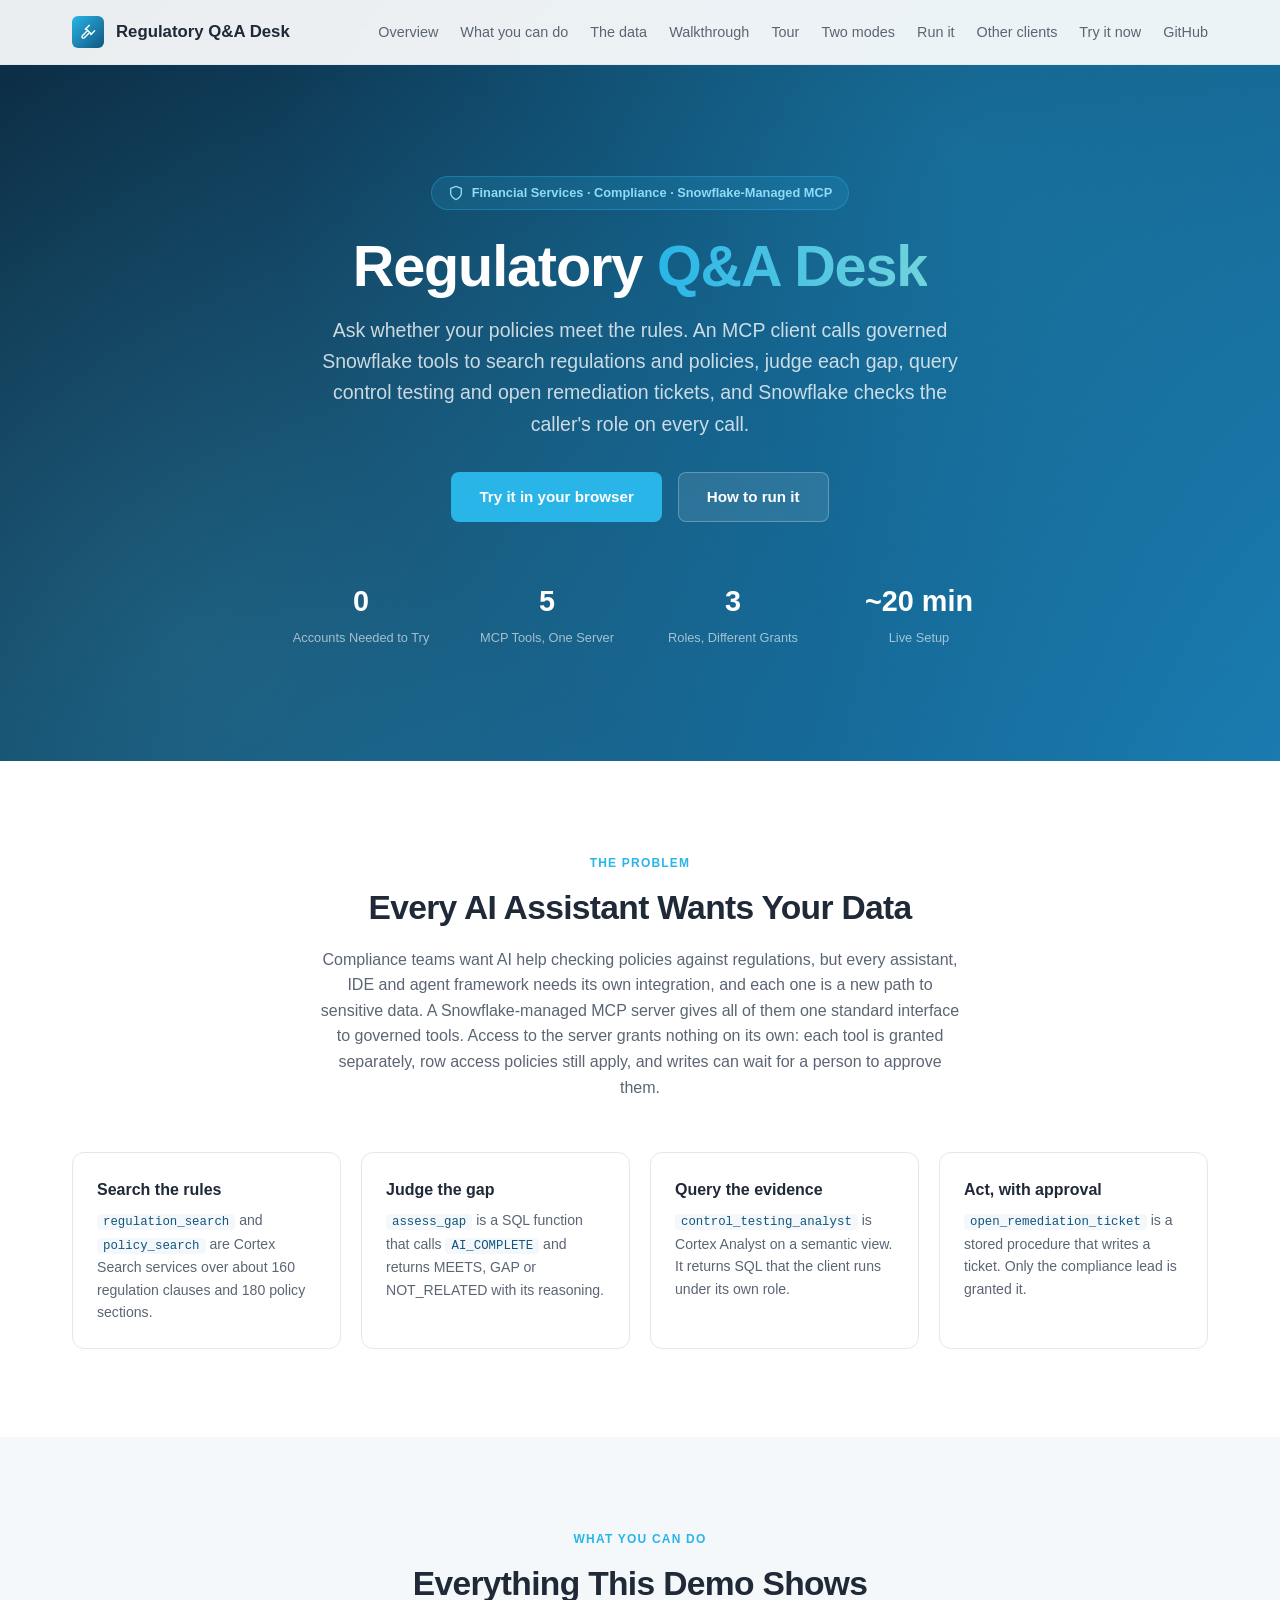
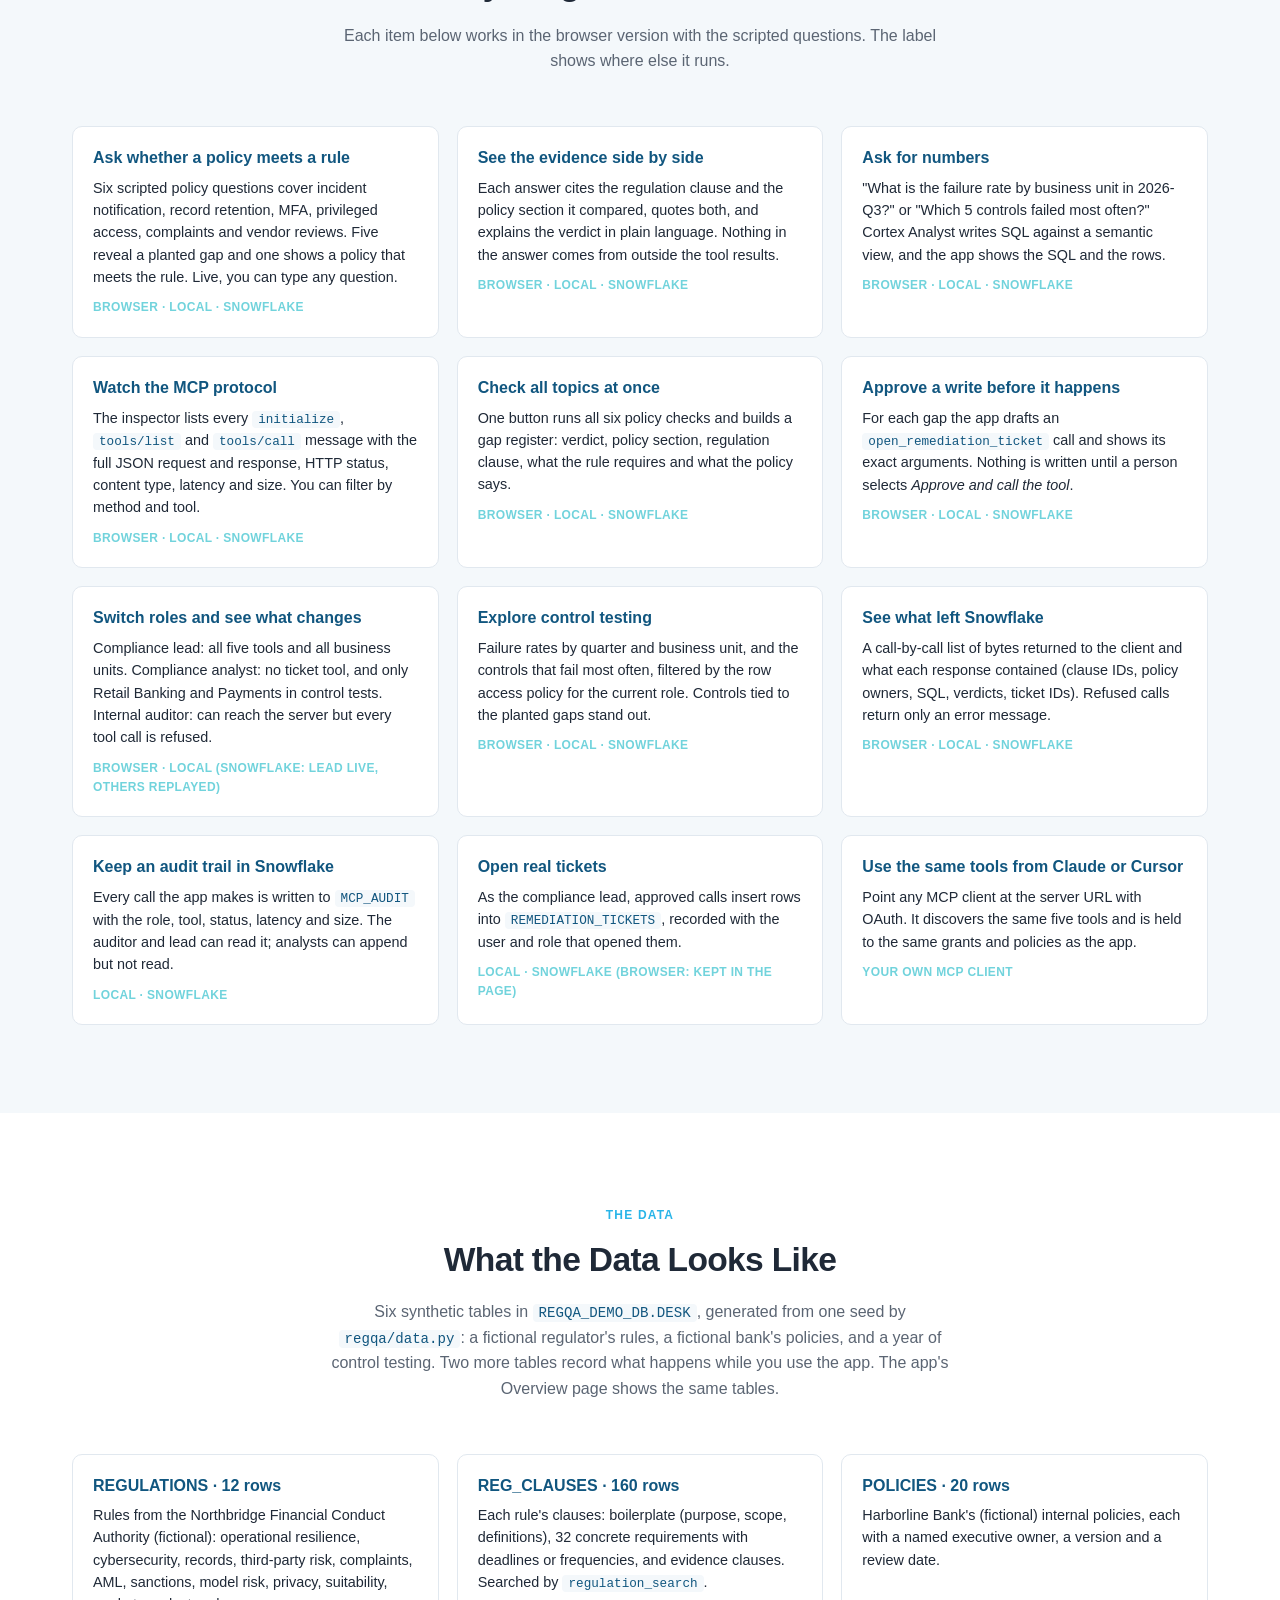
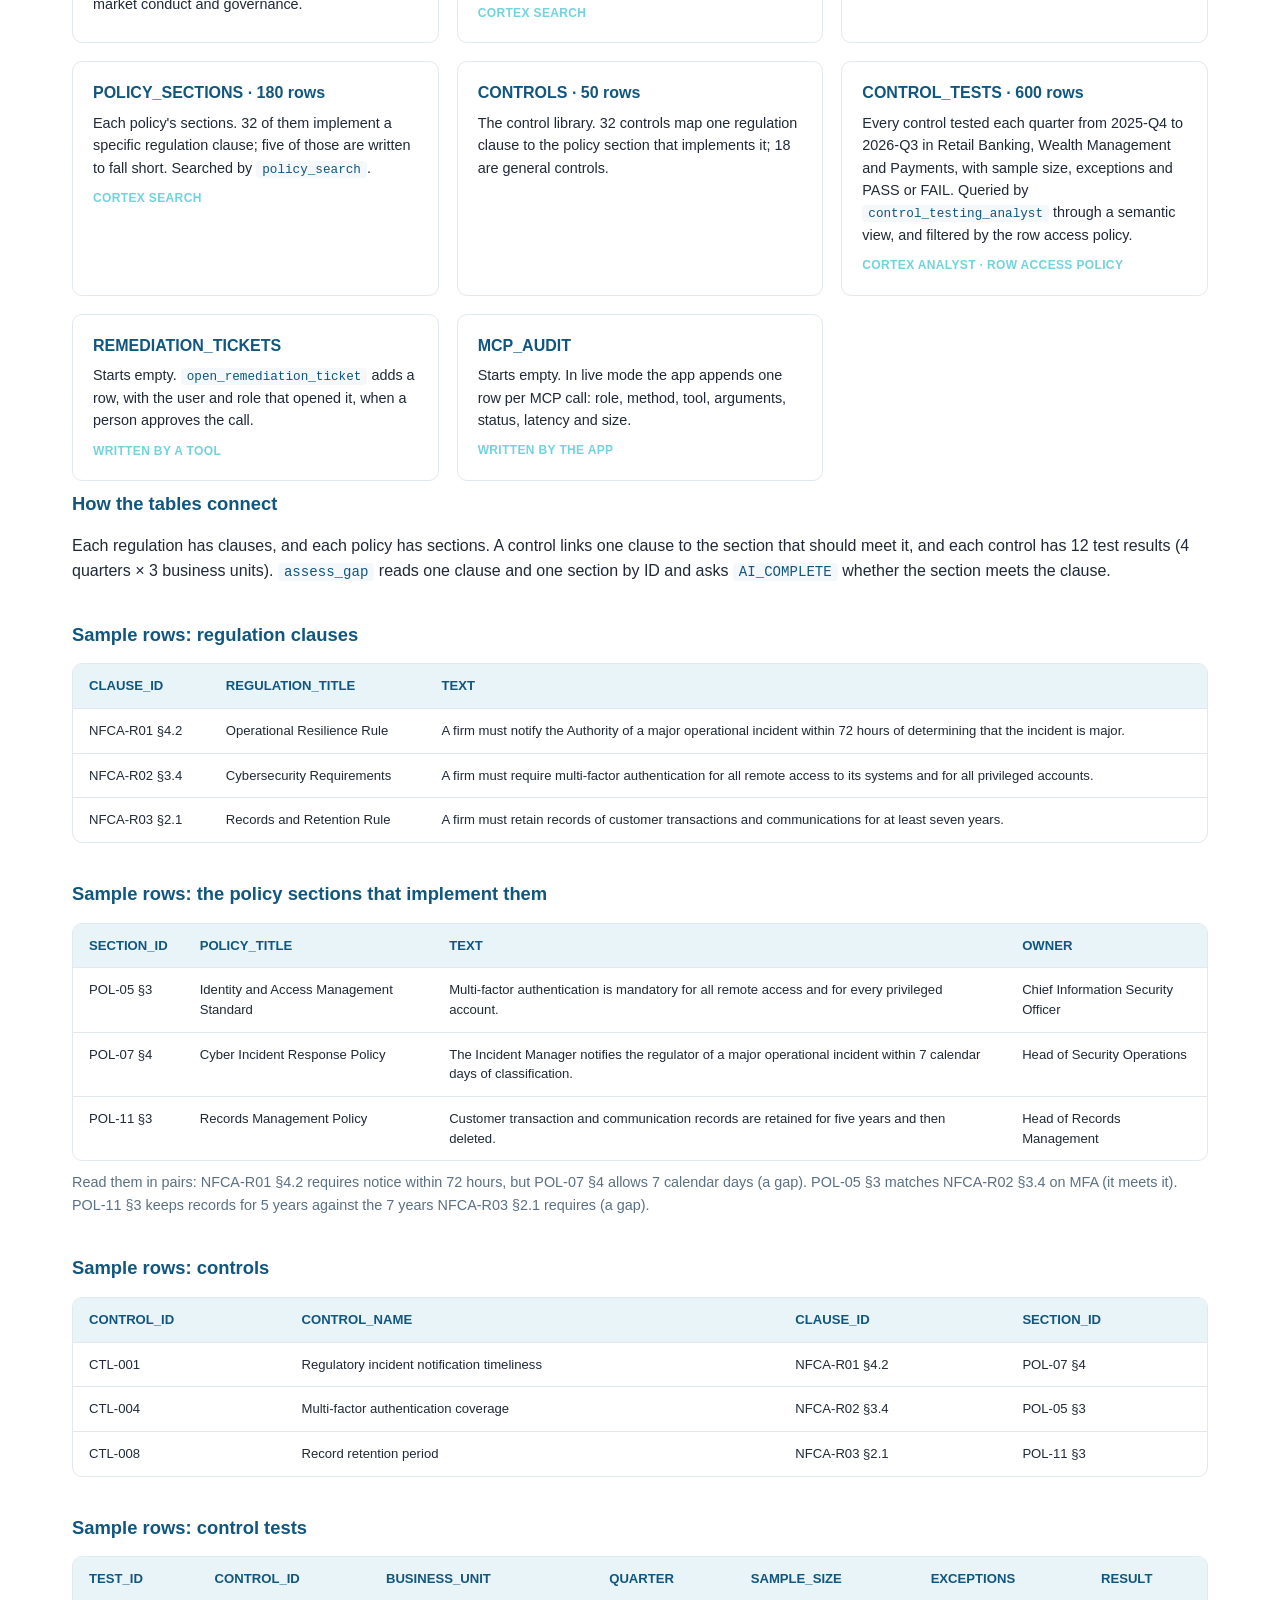
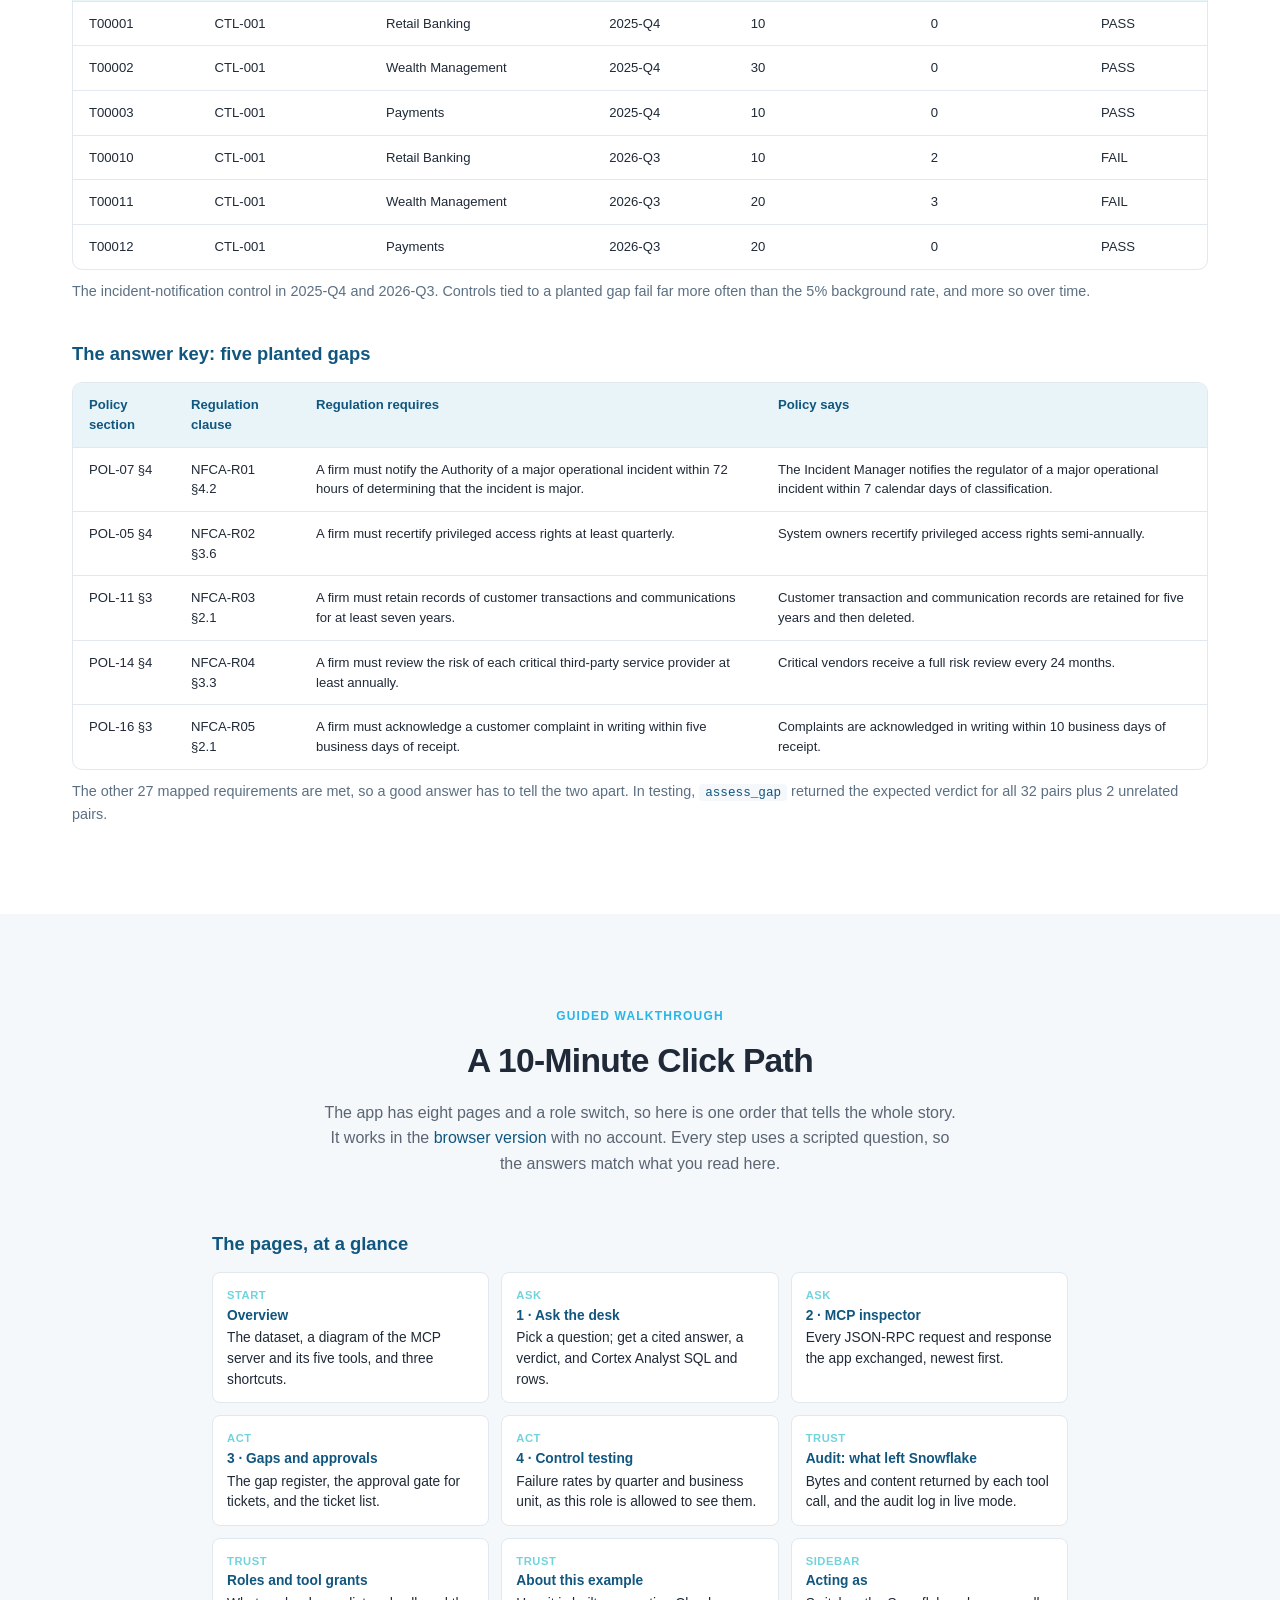
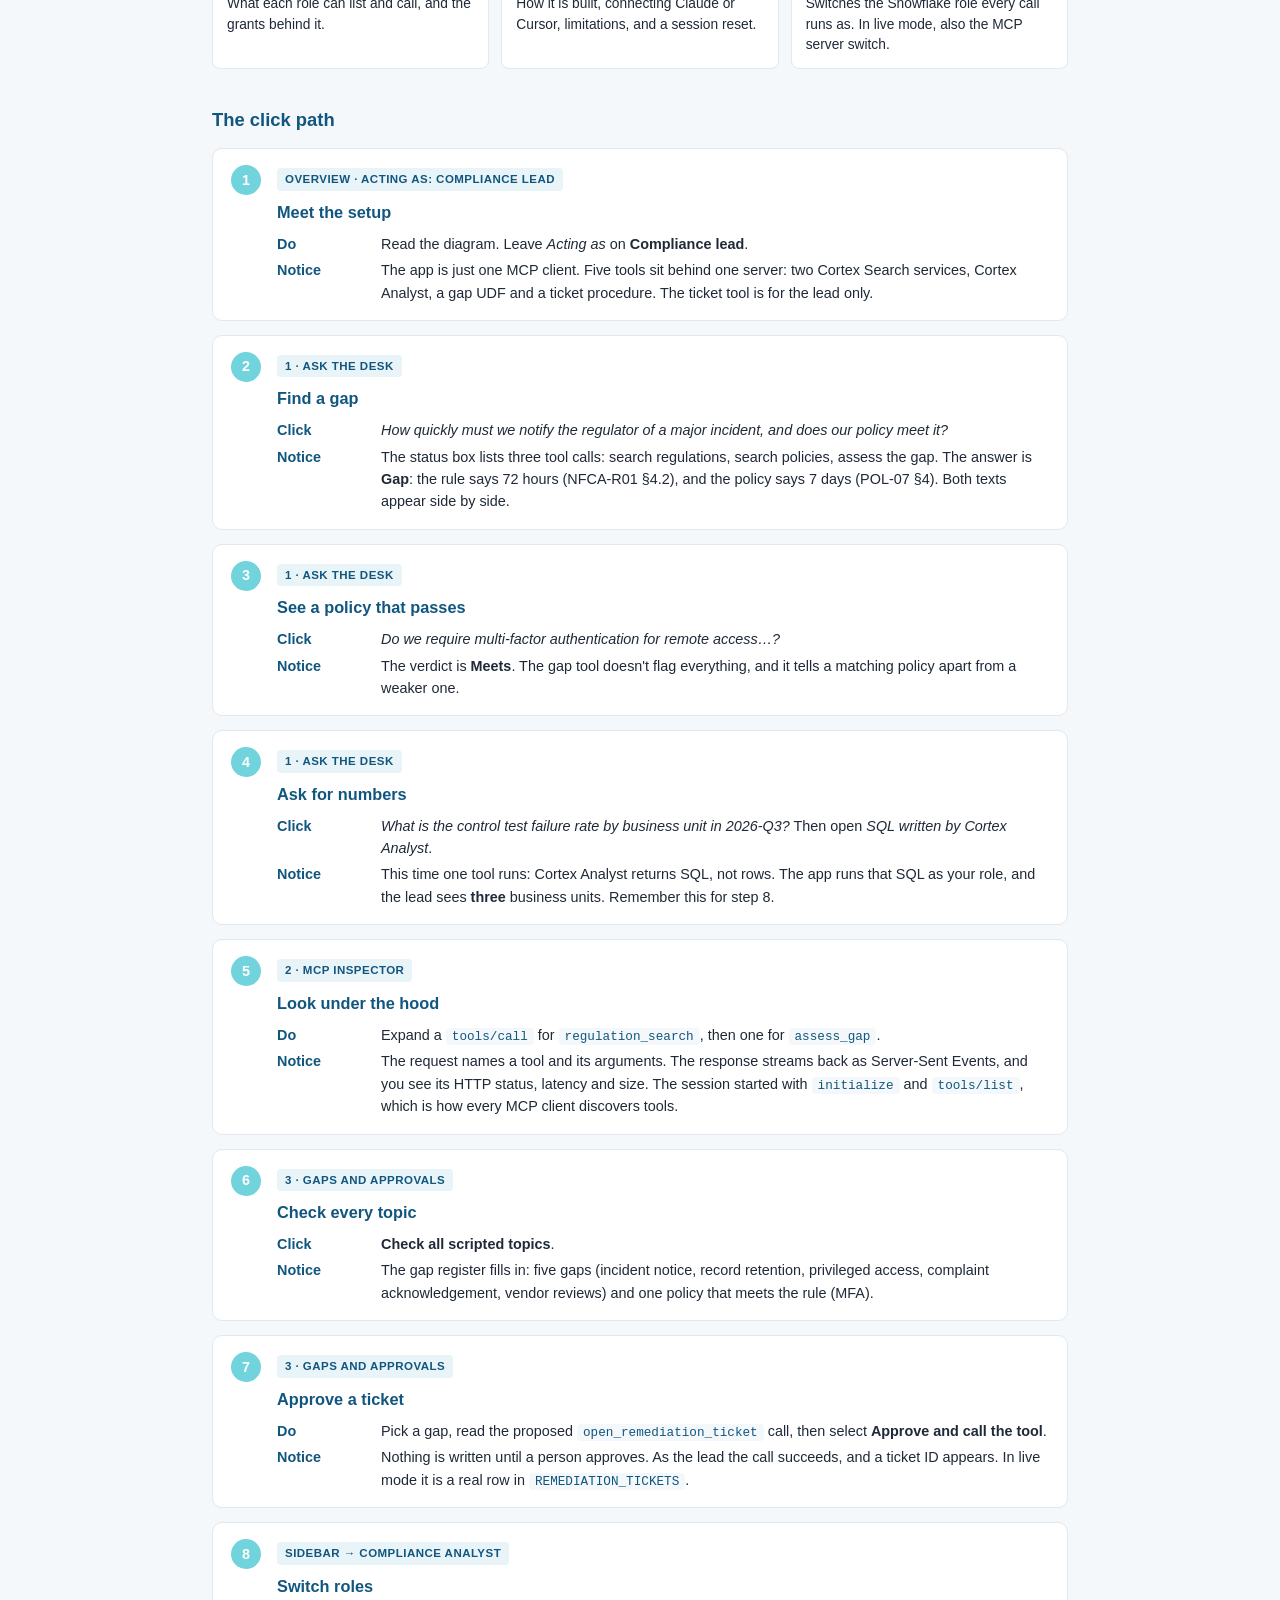
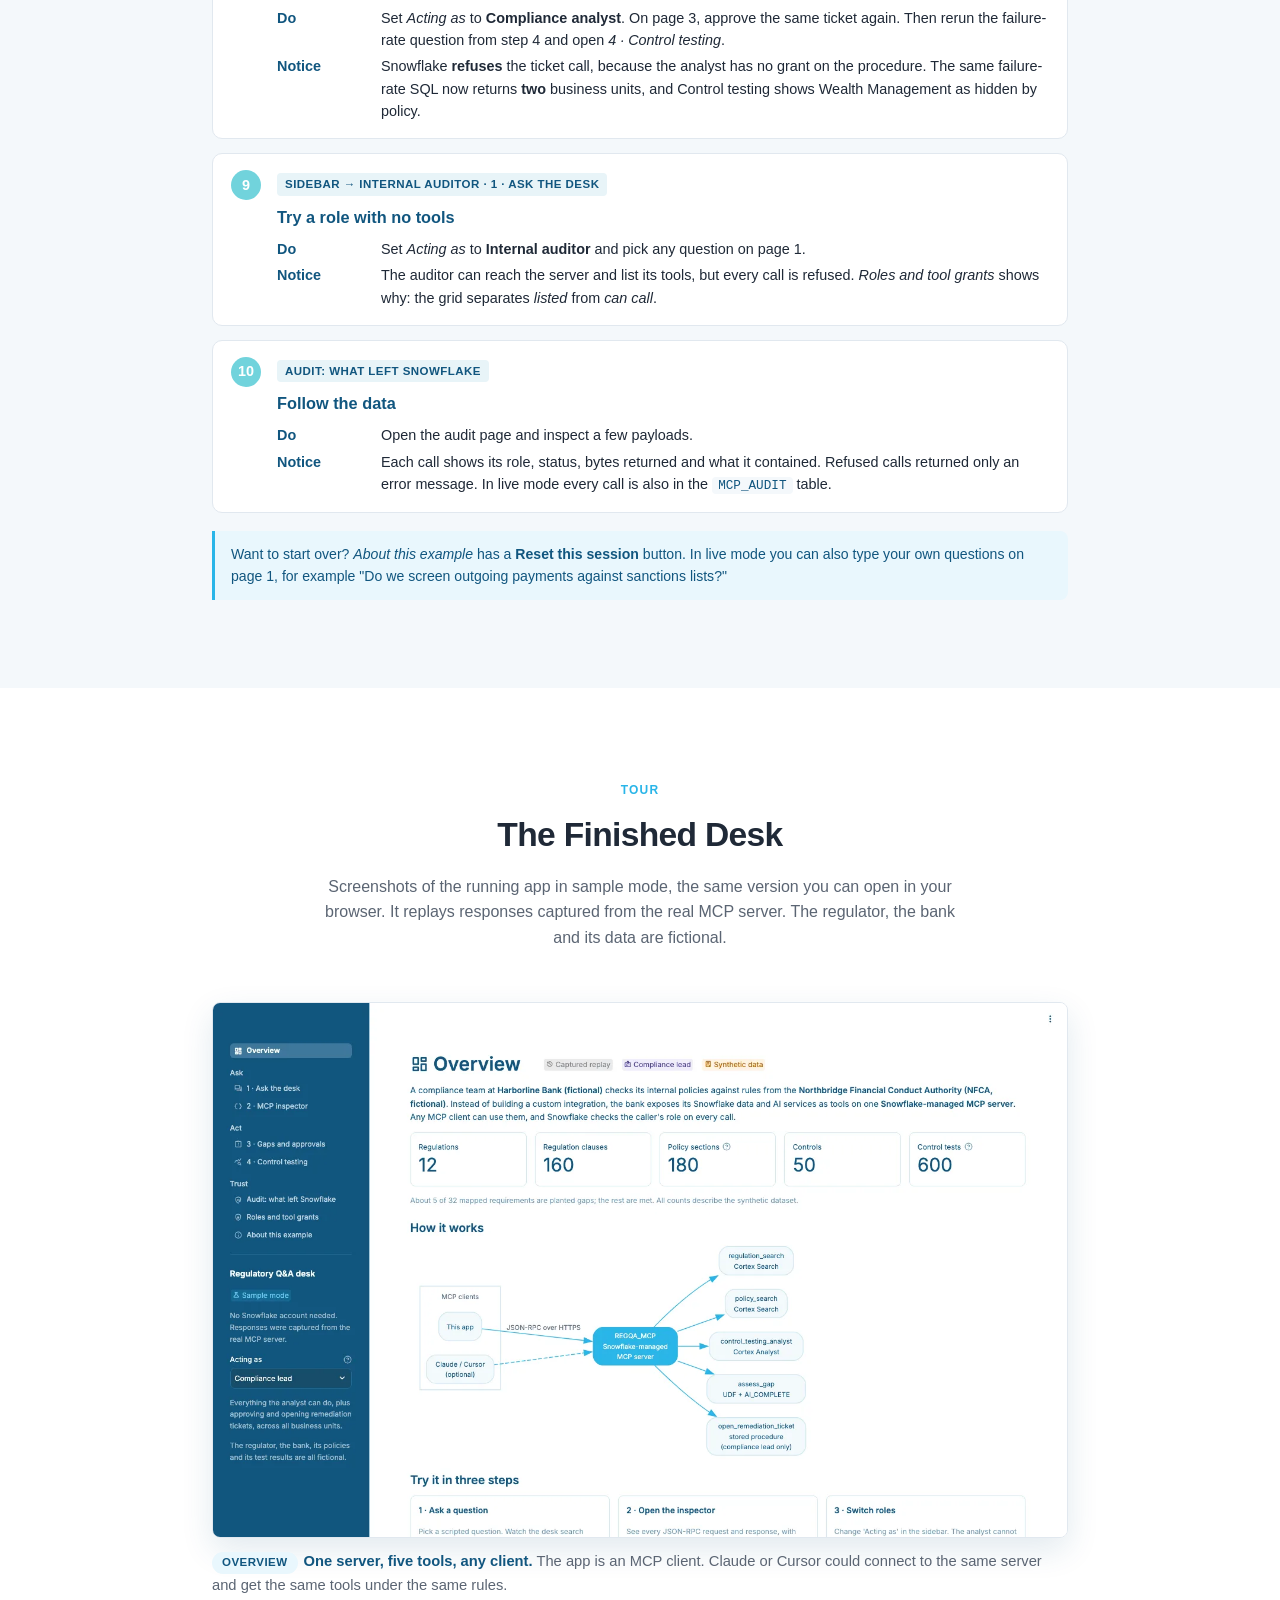
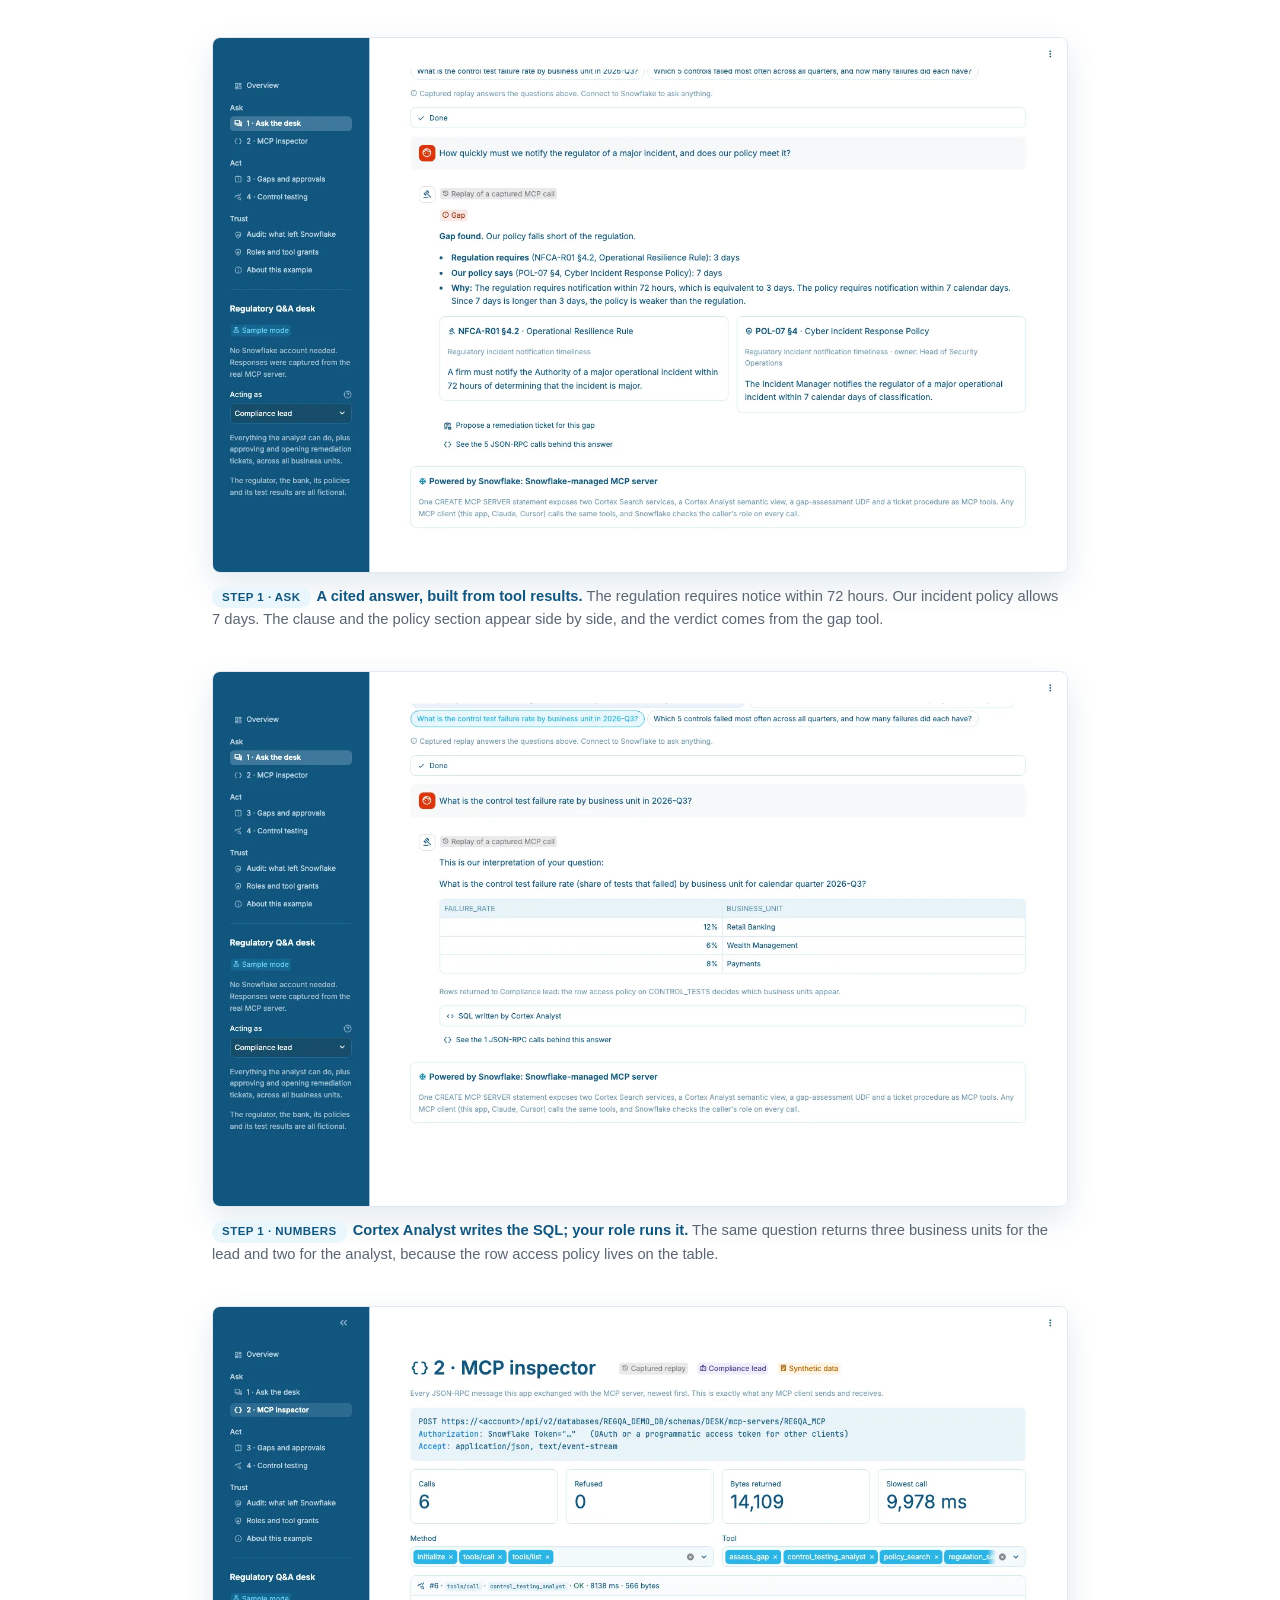
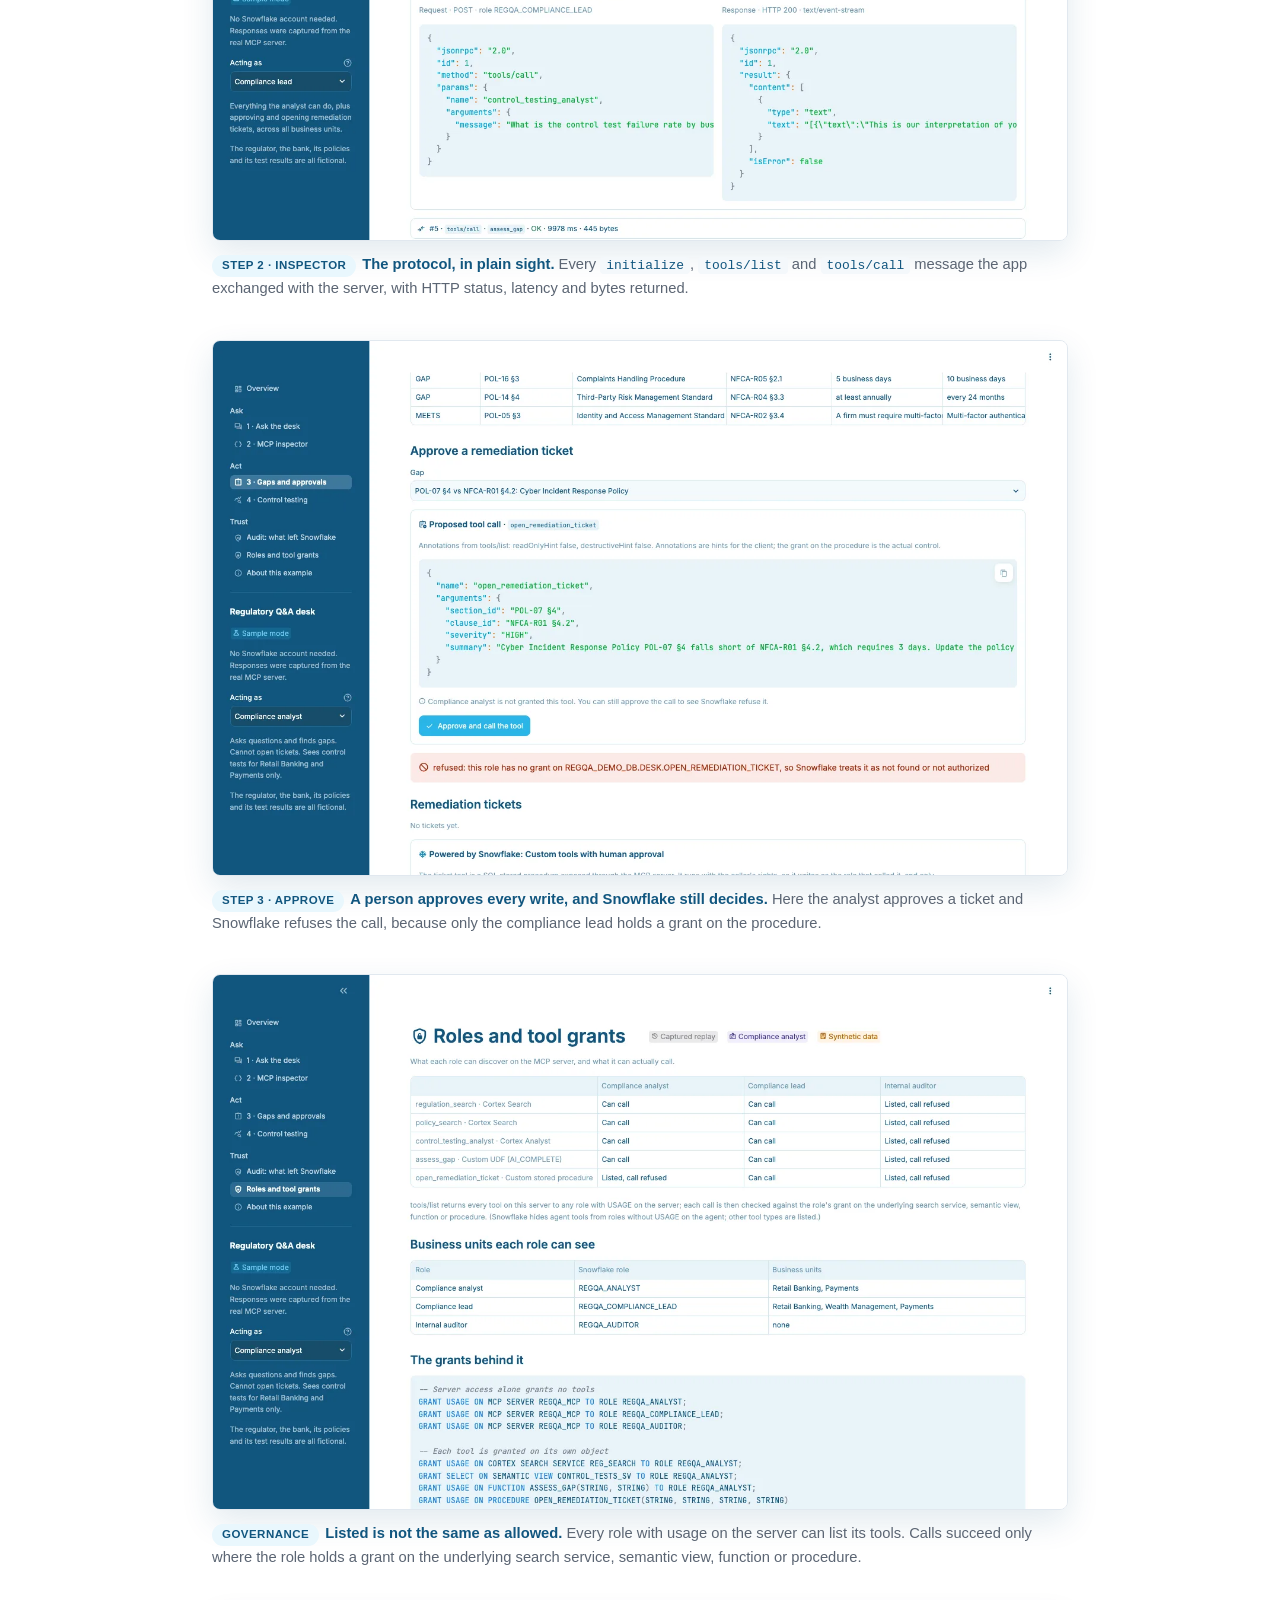
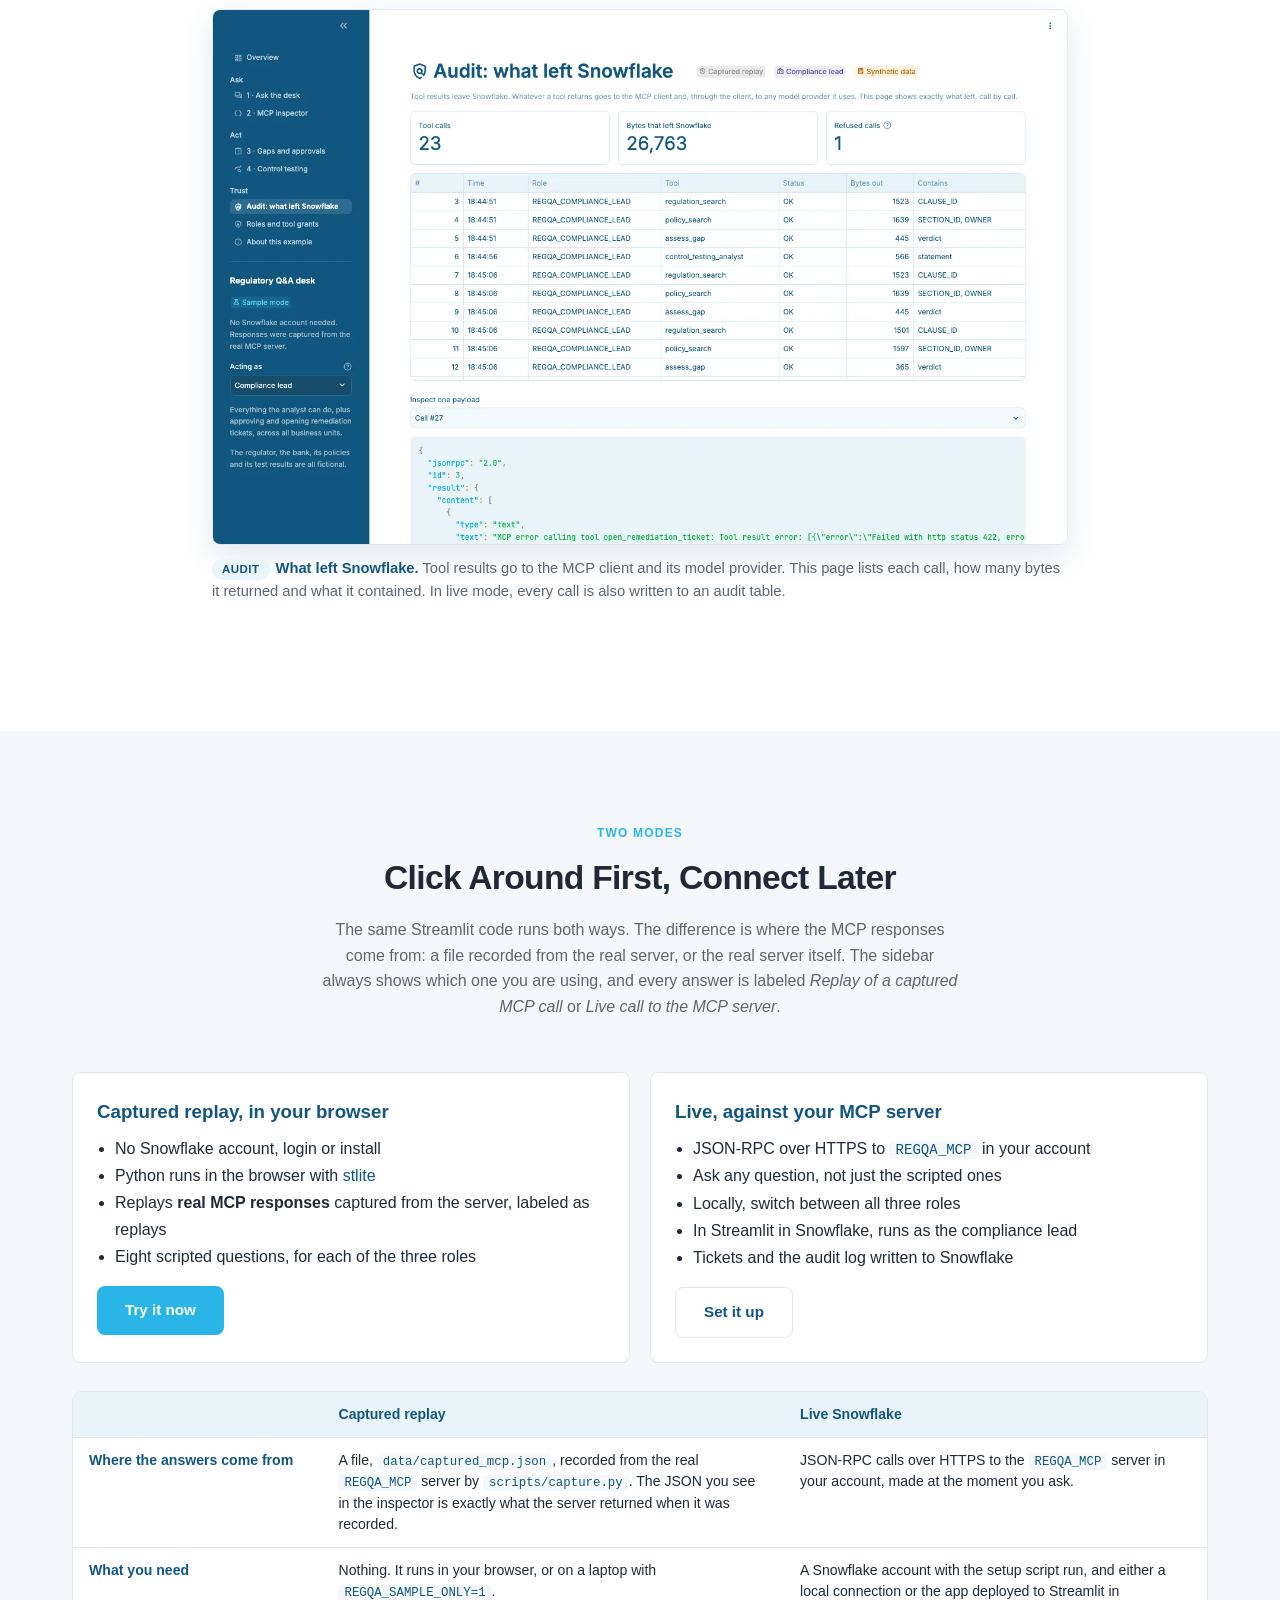
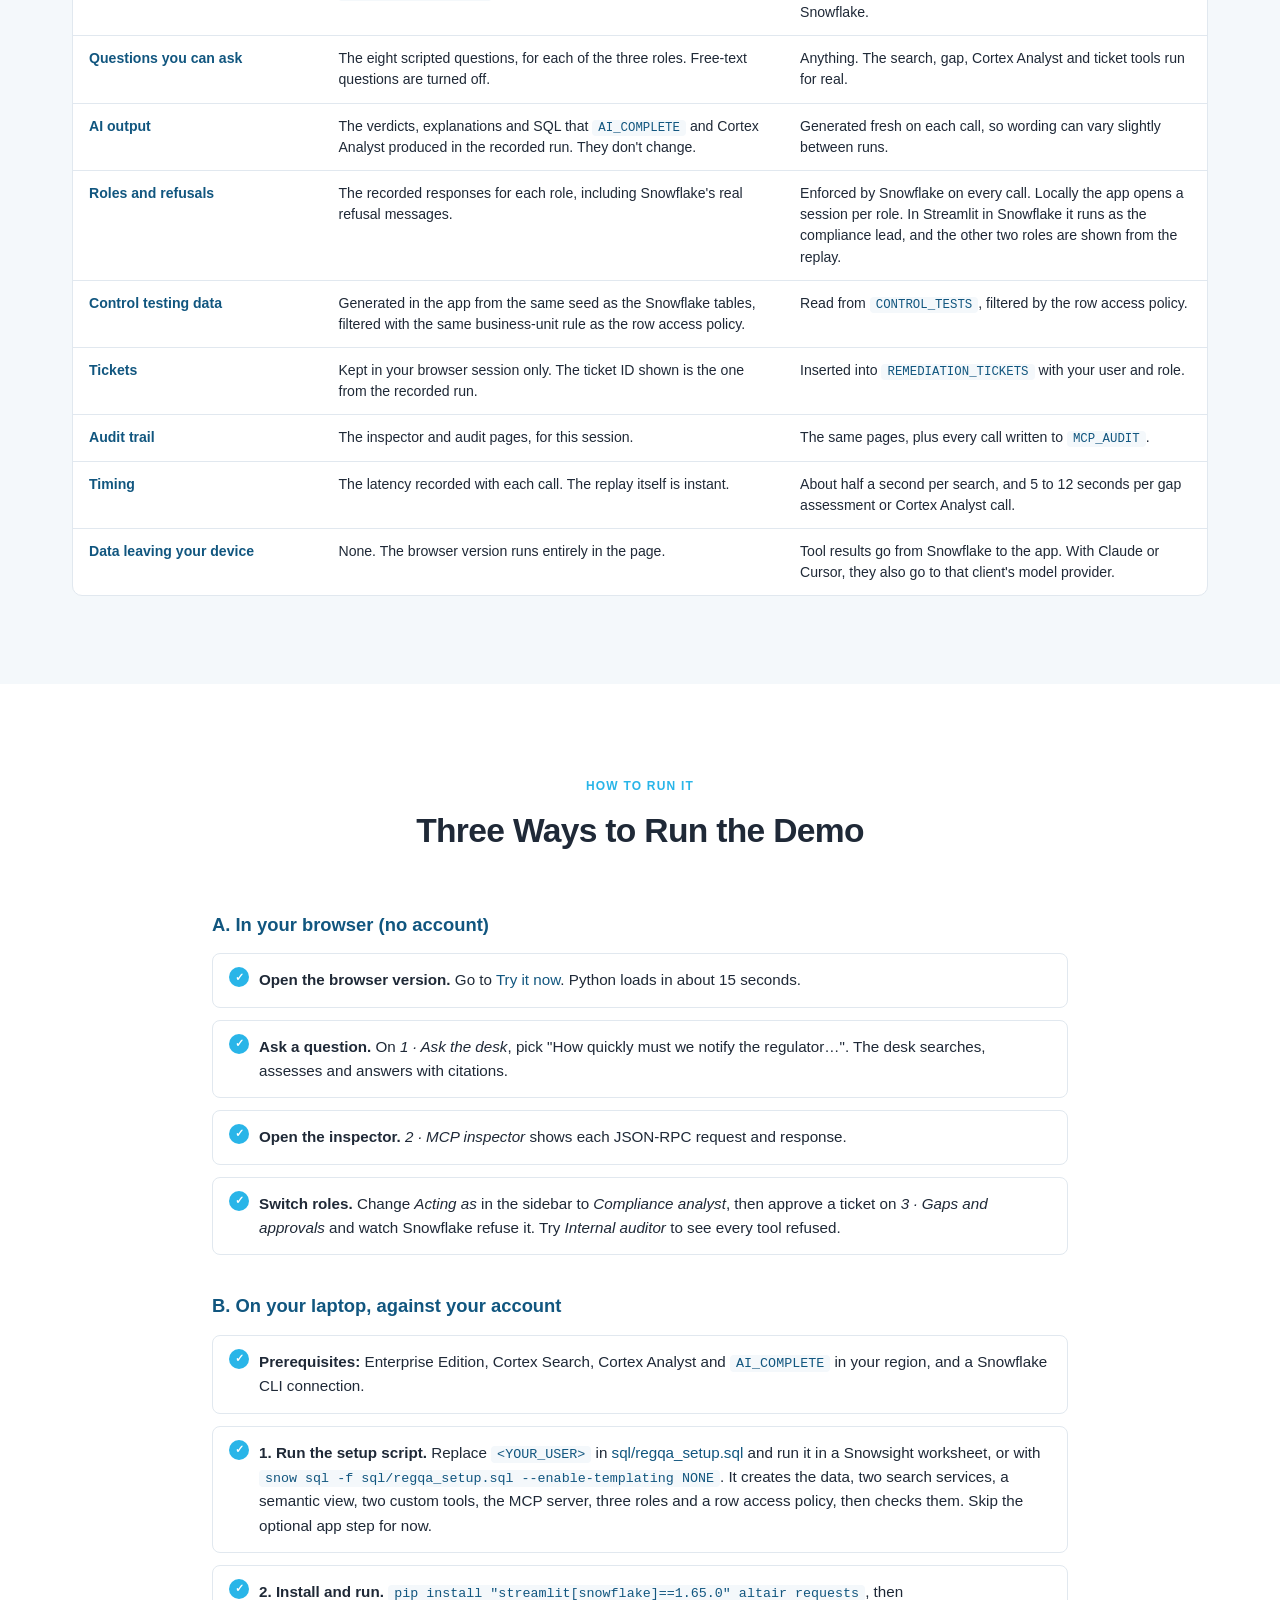
==== commit cef7b278: "Show what the data looks like on the app overview and landing page Generated with [Snowflake CoCo](h" ====
--- a/index.html
+++ b/index.html
@@ -20,6 +20,7 @@
       <ul class="nav-links" role="list">
         <li><a href="#overview">Overview</a></li>
         <li><a href="#capabilities">What you can do</a></li>
+        <li><a href="#data">The data</a></li>
         <li><a href="#walkthrough">Walkthrough</a></li>
         <li><a href="#tour">Tour</a></li>
         <li><a href="#modes">Two modes</a></li>
@@ -95,7 +96,46 @@
       </div>
     </section>
 
-    <section id="walkthrough">
+    <section id="data">
+      <div class="container">
+        <div class="section-header reveal">
+          <div class="section-label">The data</div>
+          <h2>What the Data Looks Like</h2>
+          <p>Six synthetic tables in <code>REGQA_DEMO_DB.DESK</code>, generated from one seed by <code>regqa/data.py</code>: a fictional regulator's rules, a fictional bank's policies, and a year of control testing. Two more tables record what happens while you use the app. The app's Overview page shows the same tables.</p>
+        </div>
+
+        <div class="cap-list reveal">
+          <div class="cap-item"><h3>REGULATIONS · 12 rows</h3><p>Rules from the Northbridge Financial Conduct Authority (fictional): operational resilience, cybersecurity, records, third-party risk, complaints, AML, sanctions, model risk, privacy, suitability, market conduct and governance.</p></div>
+          <div class="cap-item"><h3>REG_CLAUSES · 160 rows</h3><p>Each rule's clauses: boilerplate (purpose, scope, definitions), 32 concrete requirements with deadlines or frequencies, and evidence clauses. Searched by <code>regulation_search</code>.</p><span class="where">CORTEX SEARCH</span></div>
+          <div class="cap-item"><h3>POLICIES · 20 rows</h3><p>Harborline Bank's (fictional) internal policies, each with a named executive owner, a version and a review date.</p></div>
+          <div class="cap-item"><h3>POLICY_SECTIONS · 180 rows</h3><p>Each policy's sections. 32 of them implement a specific regulation clause; five of those are written to fall short. Searched by <code>policy_search</code>.</p><span class="where">CORTEX SEARCH</span></div>
+          <div class="cap-item"><h3>CONTROLS · 50 rows</h3><p>The control library. 32 controls map one regulation clause to the policy section that implements it; 18 are general controls.</p></div>
+          <div class="cap-item"><h3>CONTROL_TESTS · 600 rows</h3><p>Every control tested each quarter from 2025-Q4 to 2026-Q3 in Retail Banking, Wealth Management and Payments, with sample size, exceptions and PASS or FAIL. Queried by <code>control_testing_analyst</code> through a semantic view, and filtered by the row access policy.</p><span class="where">CORTEX ANALYST · ROW ACCESS POLICY</span></div>
+          <div class="cap-item"><h3>REMEDIATION_TICKETS</h3><p>Starts empty. <code>open_remediation_ticket</code> adds a row, with the user and role that opened it, when a person approves the call.</p><span class="where">WRITTEN BY A TOOL</span></div>
+          <div class="cap-item"><h3>MCP_AUDIT</h3><p>Starts empty. In live mode the app appends one row per MCP call: role, method, tool, arguments, status, latency and size.</p><span class="where">WRITTEN BY THE APP</span></div>
+        </div>
+
+        <h3 class="run-sub reveal">How the tables connect</h3>
+        <p class="reveal">Each regulation has clauses, and each policy has sections. A control links one clause to the section that should meet it, and each control has 12 test results (4 quarters × 3 business units). <code>assess_gap</code> reads one clause and one section by ID and asks <code>AI_COMPLETE</code> whether the section meets the clause.</p>
+
+        <h3 class="run-sub reveal">Sample rows: regulation clauses</h3>
+        <div class="reveal"><div class="compare-wrap data-sample"><table class="compare"><thead><tr><th scope="col">CLAUSE_ID</th><th scope="col">REGULATION_TITLE</th><th scope="col">TEXT</th></tr></thead><tbody><tr><td>NFCA-R01 §4.2</td><td>Operational Resilience Rule</td><td>A firm must notify the Authority of a major operational incident within 72 hours of determining that the incident is major.</td></tr><tr><td>NFCA-R02 §3.4</td><td>Cybersecurity Requirements</td><td>A firm must require multi-factor authentication for all remote access to its systems and for all privileged accounts.</td></tr><tr><td>NFCA-R03 §2.1</td><td>Records and Retention Rule</td><td>A firm must retain records of customer transactions and communications for at least seven years.</td></tr></tbody></table></div></div>
+        <h3 class="run-sub reveal">Sample rows: the policy sections that implement them</h3>
+        <div class="reveal"><div class="compare-wrap data-sample"><table class="compare"><thead><tr><th scope="col">SECTION_ID</th><th scope="col">POLICY_TITLE</th><th scope="col">TEXT</th><th scope="col">OWNER</th></tr></thead><tbody><tr><td>POL-05 §3</td><td>Identity and Access Management Standard</td><td>Multi-factor authentication is mandatory for all remote access and for every privileged account.</td><td>Chief Information Security Officer</td></tr><tr><td>POL-07 §4</td><td>Cyber Incident Response Policy</td><td>The Incident Manager notifies the regulator of a major operational incident within 7 calendar days of classification.</td><td>Head of Security Operations</td></tr><tr><td>POL-11 §3</td><td>Records Management Policy</td><td>Customer transaction and communication records are retained for five years and then deleted.</td><td>Head of Records Management</td></tr></tbody></table></div></div>
+        <p class="reveal data-note">Read them in pairs: NFCA-R01 §4.2 requires notice within 72 hours, but POL-07 §4 allows 7 calendar days (a gap). POL-05 §3 matches NFCA-R02 §3.4 on MFA (it meets it). POL-11 §3 keeps records for 5 years against the 7 years NFCA-R03 §2.1 requires (a gap).</p>
+        <h3 class="run-sub reveal">Sample rows: controls</h3>
+        <div class="reveal"><div class="compare-wrap data-sample"><table class="compare"><thead><tr><th scope="col">CONTROL_ID</th><th scope="col">CONTROL_NAME</th><th scope="col">CLAUSE_ID</th><th scope="col">SECTION_ID</th></tr></thead><tbody><tr><td>CTL-001</td><td>Regulatory incident notification timeliness</td><td>NFCA-R01 §4.2</td><td>POL-07 §4</td></tr><tr><td>CTL-004</td><td>Multi-factor authentication coverage</td><td>NFCA-R02 §3.4</td><td>POL-05 §3</td></tr><tr><td>CTL-008</td><td>Record retention period</td><td>NFCA-R03 §2.1</td><td>POL-11 §3</td></tr></tbody></table></div></div>
+        <h3 class="run-sub reveal">Sample rows: control tests</h3>
+        <div class="reveal"><div class="compare-wrap data-sample"><table class="compare"><thead><tr><th scope="col">TEST_ID</th><th scope="col">CONTROL_ID</th><th scope="col">BUSINESS_UNIT</th><th scope="col">QUARTER</th><th scope="col">SAMPLE_SIZE</th><th scope="col">EXCEPTIONS</th><th scope="col">RESULT</th></tr></thead><tbody><tr><td>T00001</td><td>CTL-001</td><td>Retail Banking</td><td>2025-Q4</td><td>10</td><td>0</td><td>PASS</td></tr><tr><td>T00002</td><td>CTL-001</td><td>Wealth Management</td><td>2025-Q4</td><td>30</td><td>0</td><td>PASS</td></tr><tr><td>T00003</td><td>CTL-001</td><td>Payments</td><td>2025-Q4</td><td>10</td><td>0</td><td>PASS</td></tr><tr><td>T00010</td><td>CTL-001</td><td>Retail Banking</td><td>2026-Q3</td><td>10</td><td>2</td><td>FAIL</td></tr><tr><td>T00011</td><td>CTL-001</td><td>Wealth Management</td><td>2026-Q3</td><td>20</td><td>3</td><td>FAIL</td></tr><tr><td>T00012</td><td>CTL-001</td><td>Payments</td><td>2026-Q3</td><td>20</td><td>0</td><td>PASS</td></tr></tbody></table></div></div>
+        <p class="reveal data-note">The incident-notification control in 2025-Q4 and 2026-Q3. Controls tied to a planted gap fail far more often than the 5% background rate, and more so over time.</p>
+
+        <h3 class="run-sub reveal">The answer key: five planted gaps</h3>
+        <div class="reveal"><div class="compare-wrap data-sample"><table class="compare"><thead><tr><th scope="col">Policy section</th><th scope="col">Regulation clause</th><th scope="col">Regulation requires</th><th scope="col">Policy says</th></tr></thead><tbody><tr><td>POL-07 §4</td><td>NFCA-R01 §4.2</td><td>A firm must notify the Authority of a major operational incident within 72 hours of determining that the incident is major.</td><td>The Incident Manager notifies the regulator of a major operational incident within 7 calendar days of classification.</td></tr><tr><td>POL-05 §4</td><td>NFCA-R02 §3.6</td><td>A firm must recertify privileged access rights at least quarterly.</td><td>System owners recertify privileged access rights semi-annually.</td></tr><tr><td>POL-11 §3</td><td>NFCA-R03 §2.1</td><td>A firm must retain records of customer transactions and communications for at least seven years.</td><td>Customer transaction and communication records are retained for five years and then deleted.</td></tr><tr><td>POL-14 §4</td><td>NFCA-R04 §3.3</td><td>A firm must review the risk of each critical third-party service provider at least annually.</td><td>Critical vendors receive a full risk review every 24 months.</td></tr><tr><td>POL-16 §3</td><td>NFCA-R05 §2.1</td><td>A firm must acknowledge a customer complaint in writing within five business days of receipt.</td><td>Complaints are acknowledged in writing within 10 business days of receipt.</td></tr></tbody></table></div></div>
+        <p class="reveal data-note">The other 27 mapped requirements are met, so a good answer has to tell the two apart. In testing, <code>assess_gap</code> returned the expected verdict for all 32 pairs plus 2 unrelated pairs.</p>
+      </div>
+    </section>
+
+    <section id="walkthrough" class="bg-alt">
       <div class="container narrow">
         <div class="section-header reveal">
           <div class="section-label">Guided walkthrough</div>
@@ -153,7 +193,7 @@
       </div>
     </section>
 
-    <section id="tour" class="bg-alt">
+    <section id="tour">
       <div class="container narrow">
         <div class="section-header reveal">
           <div class="section-label">Tour</div>
@@ -198,7 +238,7 @@
       </div>
     </section>
 
-    <section id="modes">
+    <section id="modes" class="bg-alt">
       <div class="container">
         <div class="section-header reveal">
           <div class="section-label">Two modes</div>
@@ -249,7 +289,7 @@
       </div>
     </section>
 
-    <section id="run" class="bg-alt">
+    <section id="run">
       <div class="container narrow">
         <div class="section-header reveal">
           <div class="section-label">How to run it</div>
@@ -282,7 +322,7 @@
       </div>
     </section>
 
-    <section id="clients">
+    <section id="clients" class="bg-alt">
       <div class="container narrow">
         <div class="section-header reveal">
           <div class="section-label">Other MCP clients</div>
@@ -294,7 +334,7 @@
       </div>
     </section>
 
-    <section id="conclusion" class="bg-alt">
+    <section id="conclusion">
       <div class="container">
         <div class="section-header reveal">
           <div class="section-label">Snowflake capabilities</div>
--- a/styles.css
+++ b/styles.css
@@ -301,3 +301,9 @@
 .walk dd { margin: 0; }
 .walk-tip { margin-top: 18px; }
 @media (max-width: 560px) { .walk dl { grid-template-columns: 1fr; } ol.walk > li { padding-left: 20px; padding-top: 56px; } }
+
+/* Data section */
+.data-sample { margin-top: 10px; }
+.data-sample .compare { font-size: .82rem; }
+.data-sample .compare td { white-space: normal; }
+.data-note { font-size: .9rem; color: var(--muted, #5B7083); margin: 10px 0 0; }
